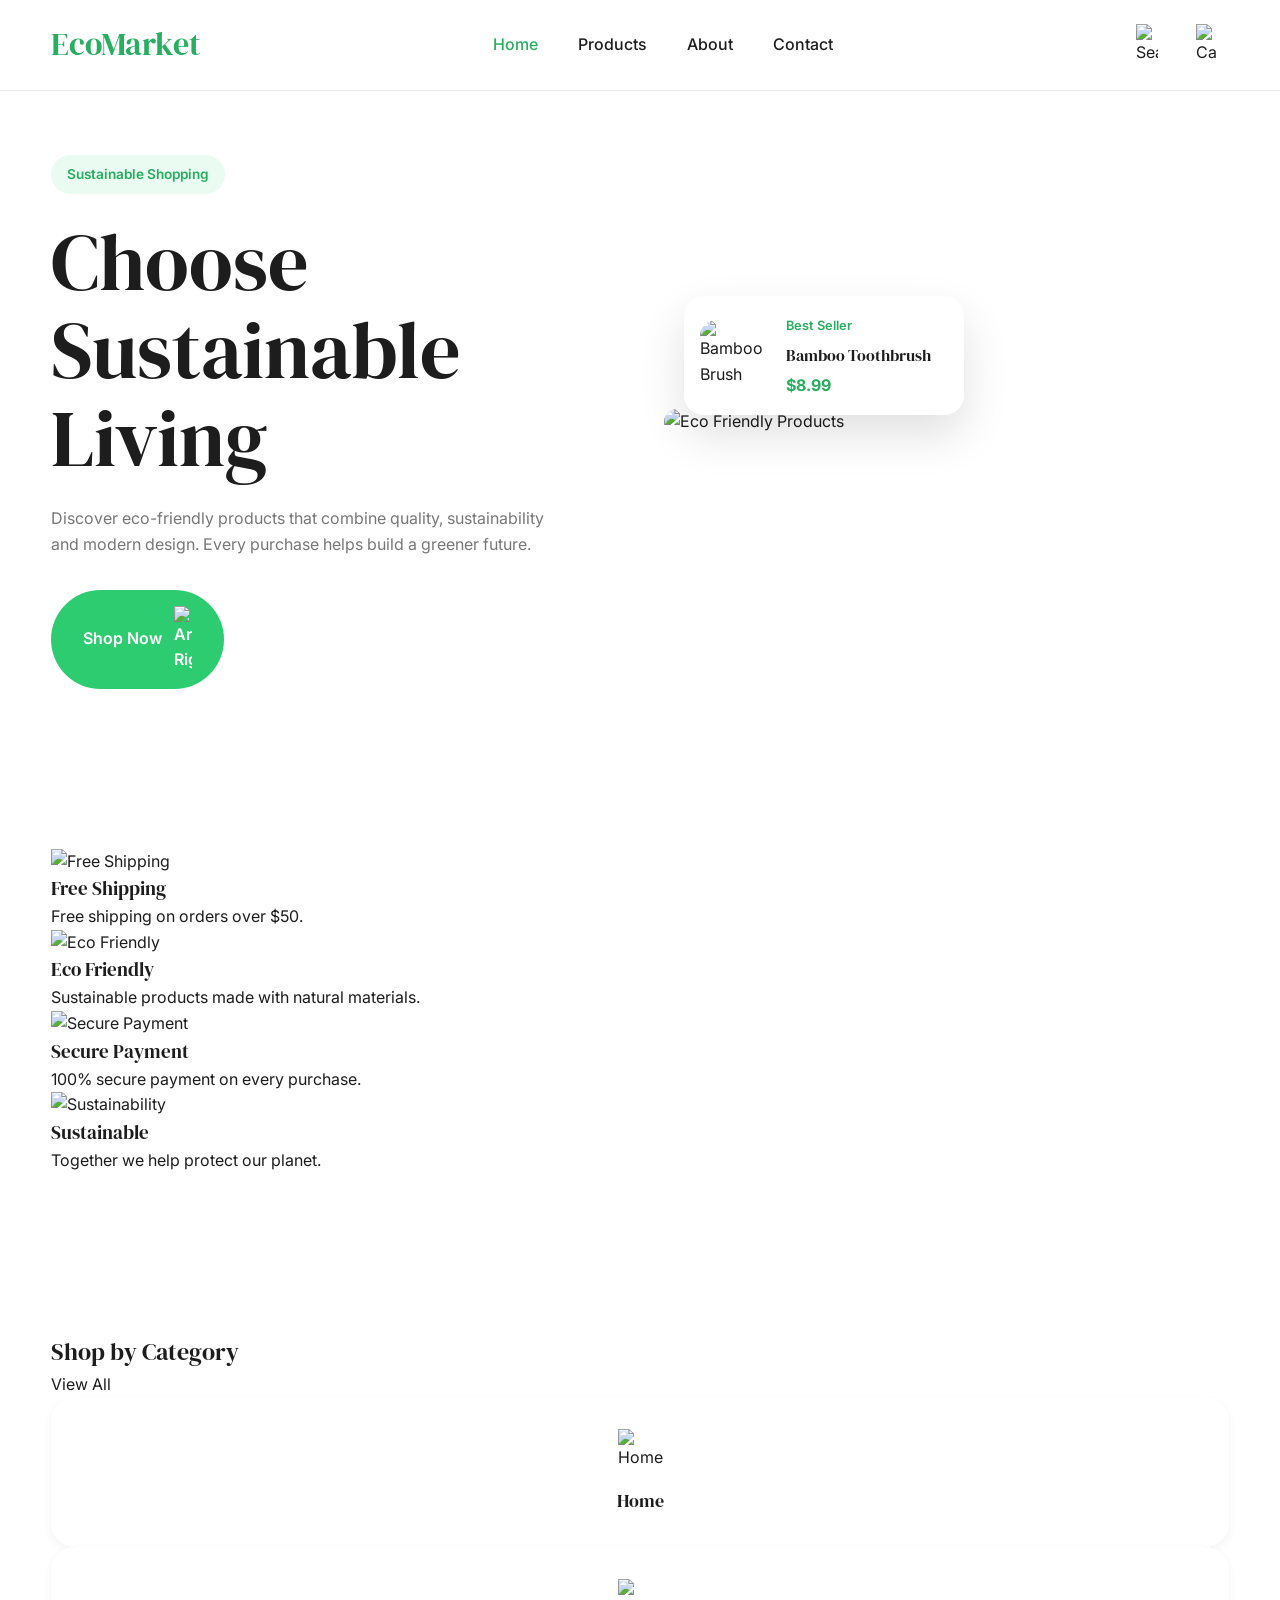
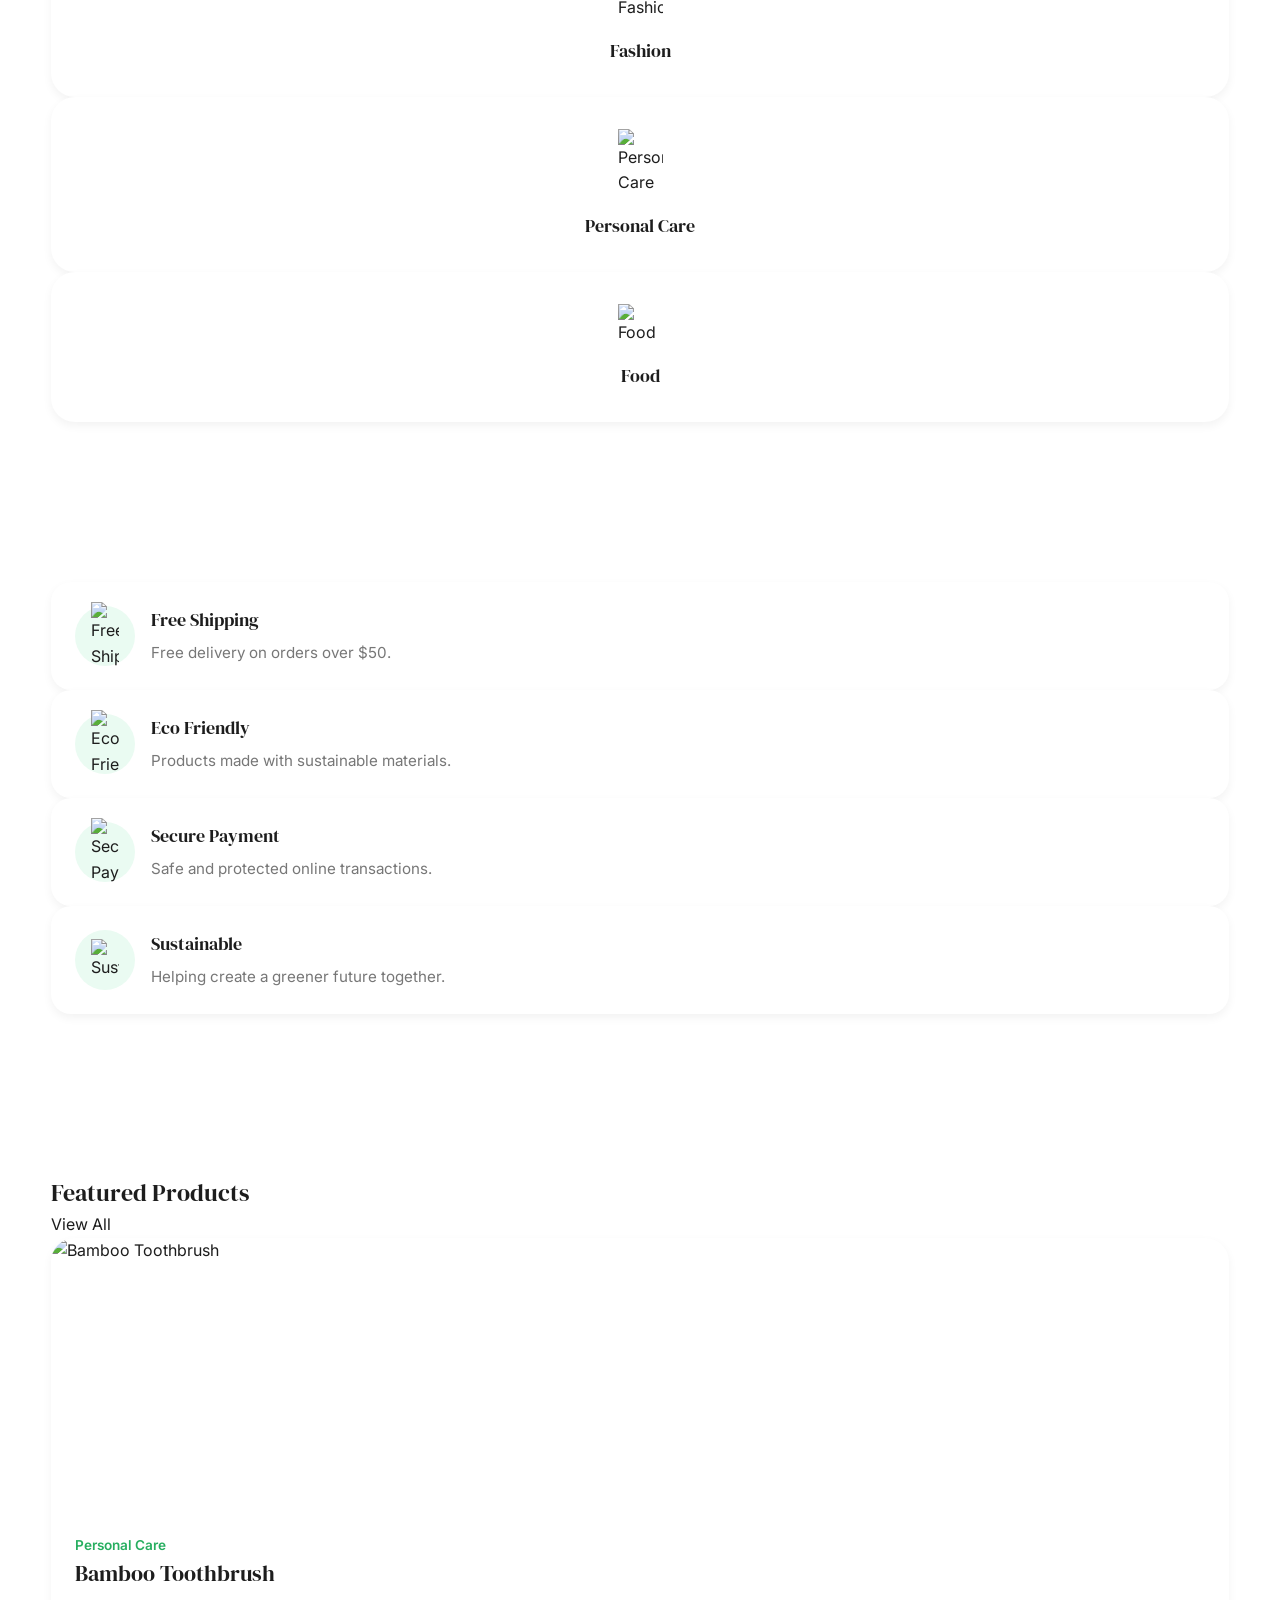
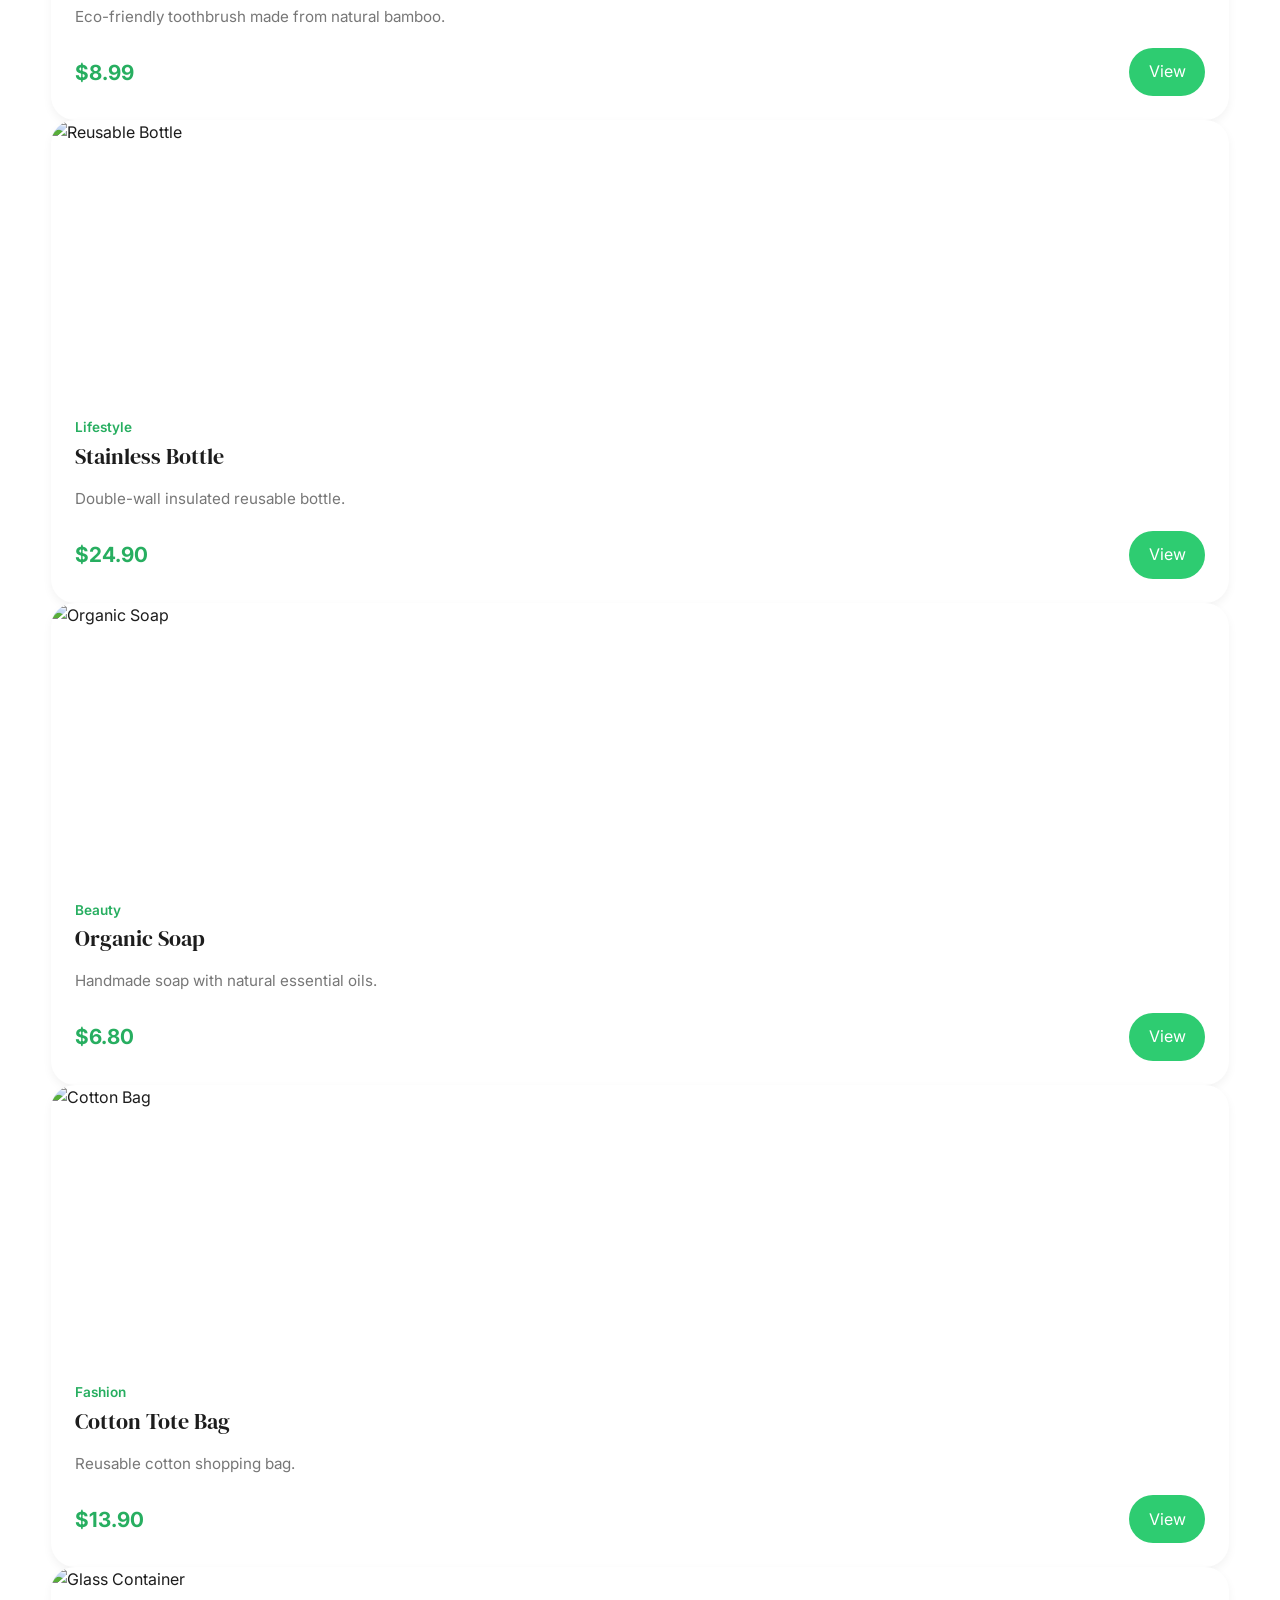
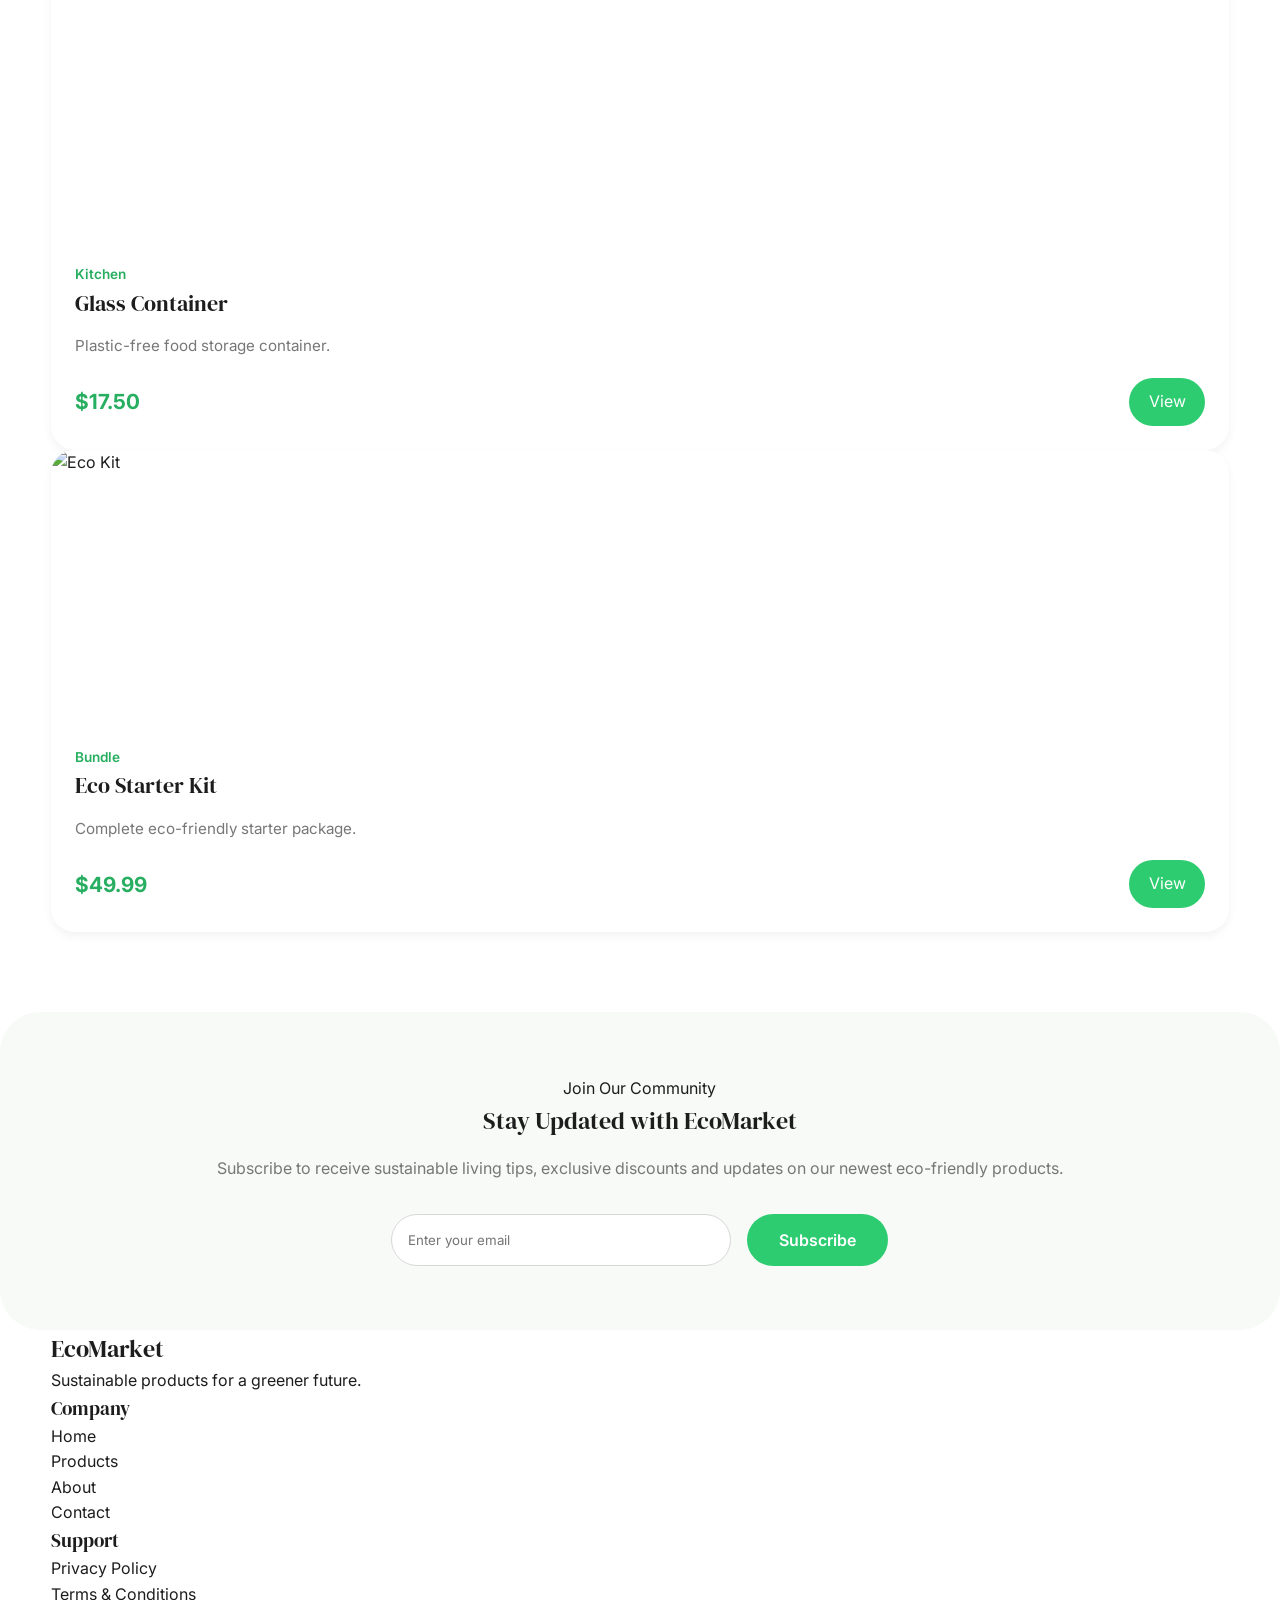
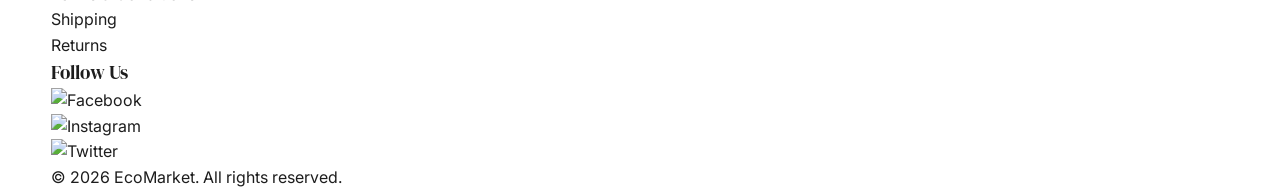
==== index.html @ 7a8d021c "feat: complete home page structure" ====
<!DOCTYPE html>
<html lang="en">

<head>
    <meta charset="UTF-8">
    <meta name="viewport" content="width=device-width, initial-scale=1.0">

    <title>EcoMarket | Sustainable Shopping</title>

    <meta name="description"
        content="EcoMarket - Sustainable products for a greener future.">

    <!-- Google Fonts -->
    <link rel="preconnect" href="https://fonts.googleapis.com">
    <link rel="preconnect" href="https://fonts.gstatic.com" crossorigin>

    <link
        href="https://fonts.googleapis.com/css2?family=DM+Serif+Display&family=Inter:wght@300;400;500;600;700&display=swap"
        rel="stylesheet">

    <!-- CSS -->
    <link rel="stylesheet" href="./css/main.css">
    <link rel="stylesheet" href="./css/layout.css">
    <link rel="stylesheet" href="./css/components.css">
    <link rel="stylesheet" href="./css/animations.css">

</head>

<body>

    <!-- ================= HEADER ================= -->

    <header class="header">

        <div class="header__container container">

            <a href="index.html" class="header__logo">
                EcoMarket
            </a>

            <nav class="header__nav">

                <ul class="header__menu">

                    <li class="header__item">
                        <a class="header__link header__link--active"
                            href="index.html">
                            Home
                        </a>
                    </li>

                    <li class="header__item">
                        <a class="header__link"
                            href="./views/productos.html">
                            Products
                        </a>
                    </li>

                    <li class="header__item">
                        <a class="header__link"
                            href="./views/sobre-nosotros.html">
                            About
                        </a>
                    </li>

                    <li class="header__item">
                        <a class="header__link"
                            href="./views/contacto.html">
                            Contact
                        </a>
                    </li>

                </ul>

            </nav>

            <div class="header__actions">

                <a href="#" class="header__icon">

                    <img
                        src="./img/icons/search.svg"
                        alt="Search">

                </a>

                <a href="#" class="header__icon">

                    <img
                        src="./img/icons/cart.svg"
                        alt="Cart">

                </a>

            </div>

        </div>

    </header>

    <main>
                <!-- ================= HERO ================= -->

        <section class="hero">

            <div class="hero__container container">

                <!-- Información -->

                <div class="hero__content">

                    <span class="hero__tag">
                        Sustainable Shopping
                    </span>

                    <h1 class="hero__title">
                        Choose Sustainable Living
                    </h1>

                    <p class="hero__description">
                        Discover eco-friendly products that combine quality,
                        sustainability and modern design. Every purchase helps
                        build a greener future.
                    </p>

                    <div class="hero__buttons">

                        <a href="./views/productos.html"
                            class="button button--primary">

                            Shop Now

                            <img
                                src="./img/icons/arrow-right.svg"
                                alt="Arrow Right">

                        </a>

                    </div>

                </div>

                <!-- Imagen -->

                <div class="hero__image">

                    <img
                        src="./img/hero/hero-home.webp"
                        alt="Eco Friendly Products">

                    <!-- Floating Card -->

                    <article class="hero-card">

                        <div class="hero-card__image">

                            <img
                                src="./img/products/product1.webp"
                                alt="Bamboo Brush">

                        </div>

                        <div class="hero-card__content">

                            <span class="hero-card__label">
                                Best Seller
                            </span>

                            <h3 class="hero-card__title">
                                Bamboo Toothbrush
                            </h3>

                            <p class="hero-card__price">
                                $8.99
                            </p>

                        </div>

                    </article>

                </div>

            </div>

        </section>
        <!-- ================= BENEFITS ================= -->

<section class="benefits">

    <div class="container">

        <div class="benefits__grid">

            <article class="benefit-card">

                <img
                    src="./img/icons/truck.svg"
                    alt="Free Shipping"
                    class="benefit-card__icon">

                <div class="benefit-card__content">

                    <h3 class="benefit-card__title">
                        Free Shipping
                    </h3>

                    <p class="benefit-card__text">
                        Free shipping on orders over $50.
                    </p>

                </div>

            </article>

            <article class="benefit-card">

                <img
                    src="./img/icons/leaf.svg"
                    alt="Eco Friendly"
                    class="benefit-card__icon">

                <div class="benefit-card__content">

                    <h3 class="benefit-card__title">
                        Eco Friendly
                    </h3>

                    <p class="benefit-card__text">
                        Sustainable products made with natural materials.
                    </p>

                </div>

            </article>

            <article class="benefit-card">

                <img
                    src="./img/icons/shield-check.svg"
                    alt="Secure Payment"
                    class="benefit-card__icon">

                <div class="benefit-card__content">

                    <h3 class="benefit-card__title">
                        Secure Payment
                    </h3>

                    <p class="benefit-card__text">
                        100% secure payment on every purchase.
                    </p>

                </div>

            </article>

            <article class="benefit-card">

                <img
                    src="./img/icons/recycle.svg"
                    alt="Sustainability"
                    class="benefit-card__icon">

                <div class="benefit-card__content">

                    <h3 class="benefit-card__title">
                        Sustainable
                    </h3>

                    <p class="benefit-card__text">
                        Together we help protect our planet.
                    </p>

                </div>

            </article>

        </div>

    </div>

</section>

<!-- ================= CATEGORIES ================= -->

<section class="categories">

    <div class="container">

        <div class="section-header">

            <h2 class="section-header__title">
                Shop by Category
            </h2>

            <a
                href="./views/productos.html"
                class="section-header__link">

                View All

            </a>

        </div>

        <div class="categories__grid">

            <article class="category-card">

                <img
                    src="./img/icons/house.svg"
                    alt="Home">

                <h3>
                    Home
                </h3>

            </article>

            <article class="category-card">

                <img
                    src="./img/icons/shirt.svg"
                    alt="Fashion">

                <h3>
                    Fashion
                </h3>

            </article>

            <article class="category-card">

                <img
                    src="./img/icons/leaf.svg"
                    alt="Personal Care">

                <h3>
                    Personal Care
                </h3>

            </article>

            <article class="category-card">

                <img
                    src="./img/icons/apple.svg"
                    alt="Food">

                <h3>
                    Food
                </h3>

            </article>

        </div>

    </div>

</section>

            <!-- ================= FEATURES ================= -->

    <section class="features">

        <div class="container">

            <div class="features__grid">

                <!-- CARD 1 -->

                <article class="feature-card">

                    <div class="feature-card__icon">

                        <img
                            src="./img/icons/truck.svg"
                            alt="Free Shipping">

                    </div>

                    <div class="feature-card__content">

                        <h3 class="feature-card__title">
                            Free Shipping
                        </h3>

                        <p class="feature-card__text">
                            Free delivery on orders over $50.
                        </p>

                    </div>

                </article>

                <!-- CARD 2 -->

                <article class="feature-card">

                    <div class="feature-card__icon">

                        <img
                            src="./img/icons/leaf.svg"
                            alt="Eco Friendly">

                    </div>

                    <div class="feature-card__content">

                        <h3 class="feature-card__title">
                            Eco Friendly
                        </h3>

                        <p class="feature-card__text">
                            Products made with sustainable materials.
                        </p>

                    </div>

                </article>

                <!-- CARD 3 -->

                <article class="feature-card">

                    <div class="feature-card__icon">

                        <img
                            src="./img/icons/shield-check.svg"
                            alt="Secure Payment">

                    </div>

                    <div class="feature-card__content">

                        <h3 class="feature-card__title">
                            Secure Payment
                        </h3>

                        <p class="feature-card__text">
                            Safe and protected online transactions.
                        </p>

                    </div>

                </article>

                <!-- CARD 4 -->

                <article class="feature-card">

                    <div class="feature-card__icon">

                        <img
                            src="./img/icons/recycle.svg"
                            alt="Sustainable">

                    </div>

                    <div class="feature-card__content">

                        <h3 class="feature-card__title">
                            Sustainable
                        </h3>

                        <p class="feature-card__text">
                            Helping create a greener future together.
                        </p>

                    </div>

                </article>

            </div>

        </div>

    </section>
    <!-- ================= FEATURED PRODUCTS ================= -->

<section class="featured">

    <div class="container">

        <div class="section-header">

            <h2 class="section-header__title">
                Featured Products
            </h2>

            <a
                href="./views/productos.html"
                class="section-header__link">

                View All

            </a>

        </div>

        <div class="featured__grid">

            <!-- PRODUCTO 1 -->

            <article class="product-card">

                <div class="product-card__image">

                    <img src="./img/products/product1.webp"
                        alt="Bamboo Toothbrush">

                    <button class="product-card__favorite">

                        <img src="./img/icons/heart.svg"
                            alt="Favorite">

                    </button>

                </div>

                <div class="product-card__content">

                    <span class="product-card__category">
                        Personal Care
                    </span>

                    <h3 class="product-card__title">
                        Bamboo Toothbrush
                    </h3>

                    <p class="product-card__description">
                        Eco-friendly toothbrush made from natural bamboo.
                    </p>

                    <div class="product-card__footer">

                        <span class="product-card__price">
                            $8.99
                        </span>

                        <a href="#"
                            class="product-card__button">

                            View

                        </a>

                    </div>

                </div>

            </article>

            <!-- PRODUCTO 2 -->

            <article class="product-card">

                <div class="product-card__image">

                    <img src="./img/products/product2.webp"
                        alt="Reusable Bottle">

                    <button class="product-card__favorite">

                        <img src="./img/icons/heart.svg"
                            alt="Favorite">

                    </button>

                </div>

                <div class="product-card__content">

                    <span class="product-card__category">
                        Lifestyle
                    </span>

                    <h3 class="product-card__title">
                        Stainless Bottle
                    </h3>

                    <p class="product-card__description">
                        Double-wall insulated reusable bottle.
                    </p>

                    <div class="product-card__footer">

                        <span class="product-card__price">
                            $24.90
                        </span>

                        <a href="#"
                            class="product-card__button">

                            View

                        </a>

                    </div>

                </div>

            </article>

            <!-- PRODUCTO 3 -->

            <article class="product-card">

                <div class="product-card__image">

                    <img src="./img/products/product3.webp"
                        alt="Organic Soap">

                    <button class="product-card__favorite">

                        <img src="./img/icons/heart.svg"
                            alt="Favorite">

                    </button>

                </div>

                <div class="product-card__content">

                    <span class="product-card__category">
                        Beauty
                    </span>

                    <h3 class="product-card__title">
                        Organic Soap
                    </h3>

                    <p class="product-card__description">
                        Handmade soap with natural essential oils.
                    </p>

                    <div class="product-card__footer">

                        <span class="product-card__price">
                            $6.80
                        </span>

                        <a href="#"
                            class="product-card__button">

                            View

                        </a>

                    </div>

                </div>

            </article>

            <!-- PRODUCTO 4 -->

            <article class="product-card">

                <div class="product-card__image">

                    <img src="./img/products/product4.webp"
                        alt="Cotton Bag">

                    <button class="product-card__favorite">

                        <img src="./img/icons/heart.svg"
                            alt="Favorite">

                    </button>

                </div>

                <div class="product-card__content">

                    <span class="product-card__category">
                        Fashion
                    </span>

                    <h3 class="product-card__title">
                        Cotton Tote Bag
                    </h3>

                    <p class="product-card__description">
                        Reusable cotton shopping bag.
                    </p>

                    <div class="product-card__footer">

                        <span class="product-card__price">
                            $13.90
                        </span>

                        <a href="#"
                            class="product-card__button">

                            View

                        </a>

                    </div>

                </div>

            </article>

            <!-- PRODUCTO 5 -->

            <article class="product-card">

                <div class="product-card__image">

                    <img src="./img/products/product5.webp"
                        alt="Glass Container">

                    <button class="product-card__favorite">

                        <img src="./img/icons/heart.svg"
                            alt="Favorite">

                    </button>

                </div>

                <div class="product-card__content">

                    <span class="product-card__category">
                        Kitchen
                    </span>

                    <h3 class="product-card__title">
                        Glass Container
                    </h3>

                    <p class="product-card__description">
                        Plastic-free food storage container.
                    </p>

                    <div class="product-card__footer">

                        <span class="product-card__price">
                            $17.50
                        </span>

                        <a href="#"
                            class="product-card__button">

                            View

                        </a>

                    </div>

                </div>

            </article>

            <!-- PRODUCTO 6 -->

            <article class="product-card">

                <div class="product-card__image">

                    <img src="./img/products/product6.webp"
                        alt="Eco Kit">

                    <button class="product-card__favorite">

                        <img src="./img/icons/heart.svg"
                            alt="Favorite">

                    </button>

                </div>

                <div class="product-card__content">

                    <span class="product-card__category">
                        Bundle
                    </span>

                    <h3 class="product-card__title">
                        Eco Starter Kit
                    </h3>

                    <p class="product-card__description">
                        Complete eco-friendly starter package.
                    </p>

                    <div class="product-card__footer">

                        <span class="product-card__price">
                            $49.99
                        </span>

                        <a href="#"
                            class="product-card__button">

                            View

                        </a>

                    </div>

                </div>

            </article>

        </div>

    </div>

</section>

    <!-- ================= NEWSLETTER ================= -->

    <section class="newsletter">

        <div class="container">

            <div class="newsletter__content">

                <span class="newsletter__tag">
                    Join Our Community
                </span>

                <h2 class="newsletter__title">
                    Stay Updated with EcoMarket
                </h2>

                <p class="newsletter__description">
                    Subscribe to receive sustainable living tips, exclusive
                    discounts and updates on our newest eco-friendly products.
                </p>

                <form class="newsletter__form">

                    <input
                        type="email"
                        placeholder="Enter your email"
                        required>

                    <button
                        class="button button--primary"
                        type="submit">

                        Subscribe

                    </button>

                </form>

            </div>

        </div>

    </section>

</main>

<!-- ================= FOOTER ================= -->

<footer class="footer">

    <div class="container">

        <div class="footer__grid">

            <!-- LOGO -->

            <div class="footer__column">

                <h2 class="footer__logo">
                    EcoMarket
                </h2>

                <p class="footer__text">
                    Sustainable products for a greener future.
                </p>

            </div>

            <!-- LINKS -->

            <div class="footer__column">

                <h3 class="footer__title">
                    Company
                </h3>

                <ul>

                    <li><a href="index.html">Home</a></li>

                    <li><a href="./views/productos.html">Products</a></li>

                    <li><a href="./views/sobre-nosotros.html">About</a></li>

                    <li><a href="./views/contacto.html">Contact</a></li>

                </ul>

            </div>

            <!-- SUPPORT -->

            <div class="footer__column">

                <h3 class="footer__title">
                    Support
                </h3>

                <ul>

                    <li><a href="#">Privacy Policy</a></li>

                    <li><a href="#">Terms & Conditions</a></li>

                    <li><a href="#">Shipping</a></li>

                    <li><a href="#">Returns</a></li>

                </ul>

            </div>

            <!-- SOCIAL -->

            <div class="footer__column">

                <h3 class="footer__title">
                    Follow Us
                </h3>

                <div class="footer__social">

                    <a href="#">
                        <img src="./img/icons/facebook.svg" alt="Facebook">
                    </a>

                    <a href="#">
                        <img src="./img/icons/instagram.svg" alt="Instagram">
                    </a>

                    <a href="#">
                        <img src="./img/icons/twitter.svg" alt="Twitter">
                    </a>

                </div>

            </div>

        </div>

        <div class="footer__bottom">

            <p>
                © 2026 EcoMarket. All rights reserved.
            </p>

        </div>

    </div>

</footer>

</body>
</html>
---- css/main.css ----
/* ==========================================
   RESET
========================================== */

*,
*::before,
*::after{
    margin:0;
    padding:0;
    box-sizing:border-box;
}

html{
    font-size:16px;
    scroll-behavior:smooth;
}

body{
    font-family:'Inter',sans-serif;
    background:#ffffff;
    color:#1d1d1d;
    line-height:1.6;
    overflow-x:hidden;
}

img{
    width:100%;
    display:block;
}

a{
    text-decoration:none;
    color:inherit;
}

ul{
    list-style:none;
}

button,
input,
textarea{
    border:none;
    outline:none;
    font-family:inherit;
}

button{
    cursor:pointer;
    background:none;
}

/* ==========================================
   VARIABLES
========================================== */

:root{

    /* COLORS */

    --primary:#2ECC71;
    --primary-dark:#27AE60;

    --secondary:#F5F5DC;

    --white:#FFFFFF;

    --black:#1D1D1D;

    --gray-100:#F8F8F8;
    --gray-200:#ECECEC;
    --gray-300:#D8D8D8;
    --gray-500:#777777;
    --gray-700:#444444;

    /* TYPOGRAPHY */

    --font-title:'DM Serif Display',serif;
    --font-text:'Inter',sans-serif;

    /* CONTAINER */

    --container:1200px;

    /* SPACING */

    --space-1:0.5rem;
    --space-2:1rem;
    --space-3:1.5rem;
    --space-4:2rem;
    --space-5:3rem;
    --space-6:4rem;
    --space-7:5rem;
    --space-8:6rem;

    /* RADIUS */

    --radius-sm:8px;
    --radius-md:12px;
    --radius-lg:20px;
    --radius-xl:32px;
    --radius-round:999px;

    /* SHADOW */

    --shadow-sm:0 4px 10px rgba(0,0,0,.05);

    --shadow-md:0 10px 30px rgba(0,0,0,.08);

    --shadow-lg:0 20px 45px rgba(0,0,0,.12);

    /* TRANSITION */

    --transition:.35s ease;

}

/* ==========================================
   GLOBAL
========================================== */

body{
    min-height:100vh;
}

.container{

    width:min(90%,var(--container));

    margin:auto;

}

section{

    padding:5rem 0;

}

.section-title{

    text-align:center;

    margin-bottom:3rem;

}

.section-title h2{

    font-family:var(--font-title);

    font-size:2.5rem;

    font-weight:400;

    margin-bottom:1rem;

}

.section-title p{

    color:var(--gray-500);

    max-width:650px;

    margin:auto;

}

/* ==========================================
   BUTTONS BASE
========================================== */

.button{

    display:inline-flex;

    align-items:center;

    justify-content:center;

    gap:.7rem;

    padding:1rem 2rem;

    border-radius:var(--radius-round);

    font-weight:600;

    transition:var(--transition);

}

.button--primary{

    background:var(--primary);

    color:var(--white);

}

.button--primary:hover{

    background:var(--primary-dark);

}

/* ==========================================
   TITLES
========================================== */

h1,h2,h3,h4{

    font-family:var(--font-title);

    font-weight:400;

}

/* ==========================================
   MOBILE FIRST
========================================== */

@media(min-width:768px){

    .section-title h2{

        font-size:3rem;

    }

}

@media(min-width:1200px){

    .container{

        width:min(92%,1200px);

    }

}
---- css/layout.css ----
/* ==========================================
   HEADER
========================================== */

.header{
    width:100%;
    background:var(--white);
    position:sticky;
    top:0;
    z-index:1000;
    border-bottom:1px solid var(--gray-200);
}

.header__container{
    display:flex;
    align-items:center;
    justify-content:space-between;
    height:90px;
}

.header__logo{
    font-family:var(--font-title);
    font-size:2rem;
    color:var(--primary-dark);
}

.header__nav{
    display:none;
}

.header__actions{
    display:flex;
    align-items:center;
    gap:1rem;
}

.header__icon{
    width:44px;
    height:44px;
    display:flex;
    align-items:center;
    justify-content:center;
    border-radius:50%;
    transition:var(--transition);
}

.header__icon:hover{
    background:var(--gray-100);
}

.header__icon img{
    width:22px;
}

/* ==========================================
   HERO
========================================== */

.hero{
    padding:4rem 0 5rem;
}

.hero__container{
    display:grid;
    gap:3rem;
}

.hero__content{
    display:flex;
    flex-direction:column;
    justify-content:center;
}

.hero__tag{
    display:inline-flex;
    width:max-content;
    background:#EAFBF2;
    color:var(--primary-dark);
    padding:.55rem 1rem;
    border-radius:999px;
    font-size:.85rem;
    font-weight:600;
    margin-bottom:1.5rem;
}

.hero__title{
    font-size:3rem;
    line-height:1.1;
    margin-bottom:1.5rem;
}

.hero__description{
    color:var(--gray-500);
    margin-bottom:2rem;
    max-width:520px;
}

.hero__image{
    position:relative;
}

.hero__image img{
    border-radius:32px;
    object-fit:cover;
}

.hero-card{
    position:absolute;
    bottom:20px;
    left:20px;
    background:var(--white);
    border-radius:20px;
    padding:1rem;
    display:flex;
    gap:1rem;
    align-items:center;
    width:280px;
    box-shadow:var(--shadow-lg);
}

.hero-card__image{
    width:70px;
    height:70px;
    flex-shrink:0;
}

.hero-card__image img{
    border-radius:16px;
}

.hero-card__label{
    color:var(--primary-dark);
    font-size:.8rem;
    font-weight:600;
}

.hero-card__title{
    font-size:1rem;
    margin:.3rem 0;
}

.hero-card__price{
    font-weight:700;
    color:var(--primary-dark);
}

/* ==========================================
   DESKTOP
========================================== */

@media(min-width:768px){

    .header__nav{
        display:block;
    }

    .header__menu{
        display:flex;
        gap:2.5rem;
    }

    .header__link{
        font-weight:500;
        transition:var(--transition);
    }

    .header__link:hover,
    .header__link--active{
        color:var(--primary-dark);
    }

    .hero__container{
        grid-template-columns:1fr 1fr;
        align-items:center;
    }

    .hero__title{
        font-size:4.2rem;
    }

}

@media(min-width:1200px){

    .hero__title{
        font-size:5rem;
    }

}
---- css/components.css ----
/* ==========================================
   BUTTONS
========================================== */

.button{
    display:inline-flex;
    align-items:center;
    justify-content:center;
    gap:.75rem;
    padding:1rem 2rem;
    border-radius:999px;
    font-size:1rem;
    font-weight:600;
    transition:all .3s ease;
}

.button--primary{
    background:var(--primary);
    color:var(--white);
}

.button--primary:hover{
    background:var(--primary-dark);
    transform:translateY(-3px);
}

.button img{
    width:18px;
}

/* ==========================================
   FEATURE CARD
========================================== */

.feature-card{

    display:flex;

    align-items:center;

    gap:1rem;

    padding:1.5rem;

    border-radius:20px;

    background:var(--white);

    box-shadow:var(--shadow-sm);

}

.feature-card__icon{

    width:60px;

    height:60px;

    display:flex;

    justify-content:center;

    align-items:center;

    border-radius:50%;

    background:#EAFBF2;

}

.feature-card__icon img{

    width:28px;

}

.feature-card__title{

    font-size:1.1rem;

    margin-bottom:.4rem;

}

.feature-card__text{

    color:var(--gray-500);

    font-size:.95rem;

}

/* ==========================================
   PRODUCT CARD
========================================== */

.product-card{

    background:var(--white);

    border-radius:24px;

    overflow:hidden;

    box-shadow:var(--shadow-sm);

    transition:all .35s ease;

}

.product-card:hover{

    transform:translateY(-10px);

    box-shadow:var(--shadow-lg);

}

.product-card__image{

    position:relative;

}

.product-card__image img{

    height:270px;

    object-fit:cover;

}

.product-card__favorite{

    position:absolute;

    top:15px;

    right:15px;

    width:42px;

    height:42px;

    display:flex;

    align-items:center;

    justify-content:center;

    background:var(--white);

    border-radius:50%;

}

.product-card__favorite img{

    width:20px;

}

.product-card__content{

    padding:1.5rem;

}

.product-card__category{

    color:var(--primary-dark);

    font-size:.85rem;

    font-weight:600;

    margin-bottom:.5rem;

}

.product-card__title{

    font-size:1.35rem;

    margin-bottom:.8rem;

}

.product-card__description{

    color:var(--gray-500);

    margin-bottom:1.2rem;

    font-size:.95rem;

}

.product-card__footer{

    display:flex;

    justify-content:space-between;

    align-items:center;

}

.product-card__price{

    font-size:1.3rem;

    color:var(--primary-dark);

    font-weight:700;

}

.product-card__button{

    padding:.7rem 1.2rem;

    border-radius:999px;

    background:var(--primary);

    color:white;

    transition:.3s;

}

.product-card__button:hover{

    background:var(--primary-dark);

}

/* ==========================================
   CATEGORY CARD
========================================== */

.category-card{

    display:flex;

    flex-direction:column;

    align-items:center;

    justify-content:center;

    padding:2rem;

    border-radius:24px;

    background:white;

    box-shadow:var(--shadow-sm);

    transition:.3s;

}

.category-card:hover{

    transform:translateY(-8px);

}

.category-card img{

    width:45px;

    margin-bottom:1rem;

}

.category-card h3{

    font-size:1.1rem;

}

/* ==========================================
   NEWSLETTER
========================================== */

.newsletter{

    background:#F7FAF7;

    border-radius:40px;

    padding:4rem;

    text-align:center;

}

.newsletter h2{

    margin-bottom:1rem;

}

.newsletter p{

    color:var(--gray-500);

    margin-bottom:2rem;

}

.newsletter form{

    display:flex;

    justify-content:center;

    gap:1rem;

    flex-wrap:wrap;

}

.newsletter input{

    width:340px;

    padding:1rem;

    border-radius:999px;

    border:1px solid var(--gray-300);

}

.newsletter button{

    padding:1rem 2rem;

    border-radius:999px;

    background:var(--primary);

    color:white;

}

/* ==========================================
   MOBILE
========================================== */

@media(max-width:767px){

    .newsletter{

        padding:2rem;

    }

    .newsletter input{

        width:100%;

    }

}
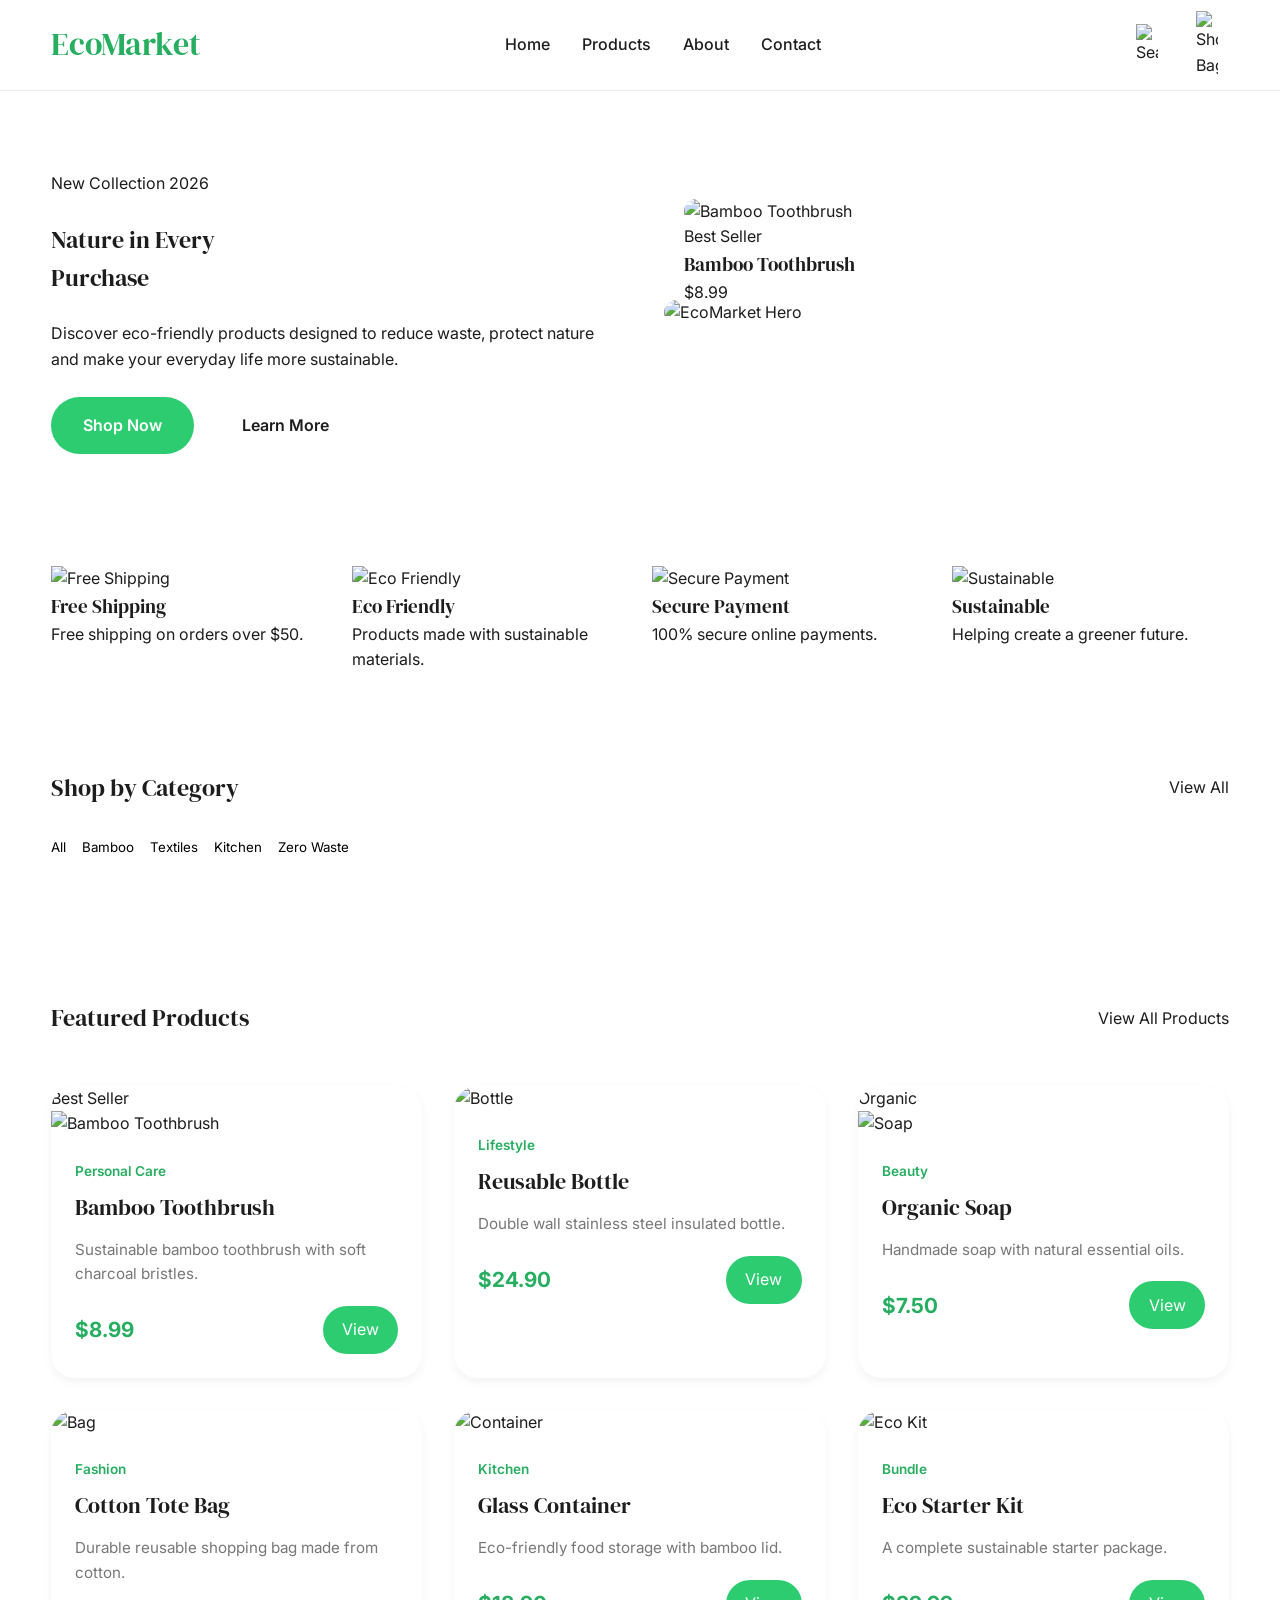
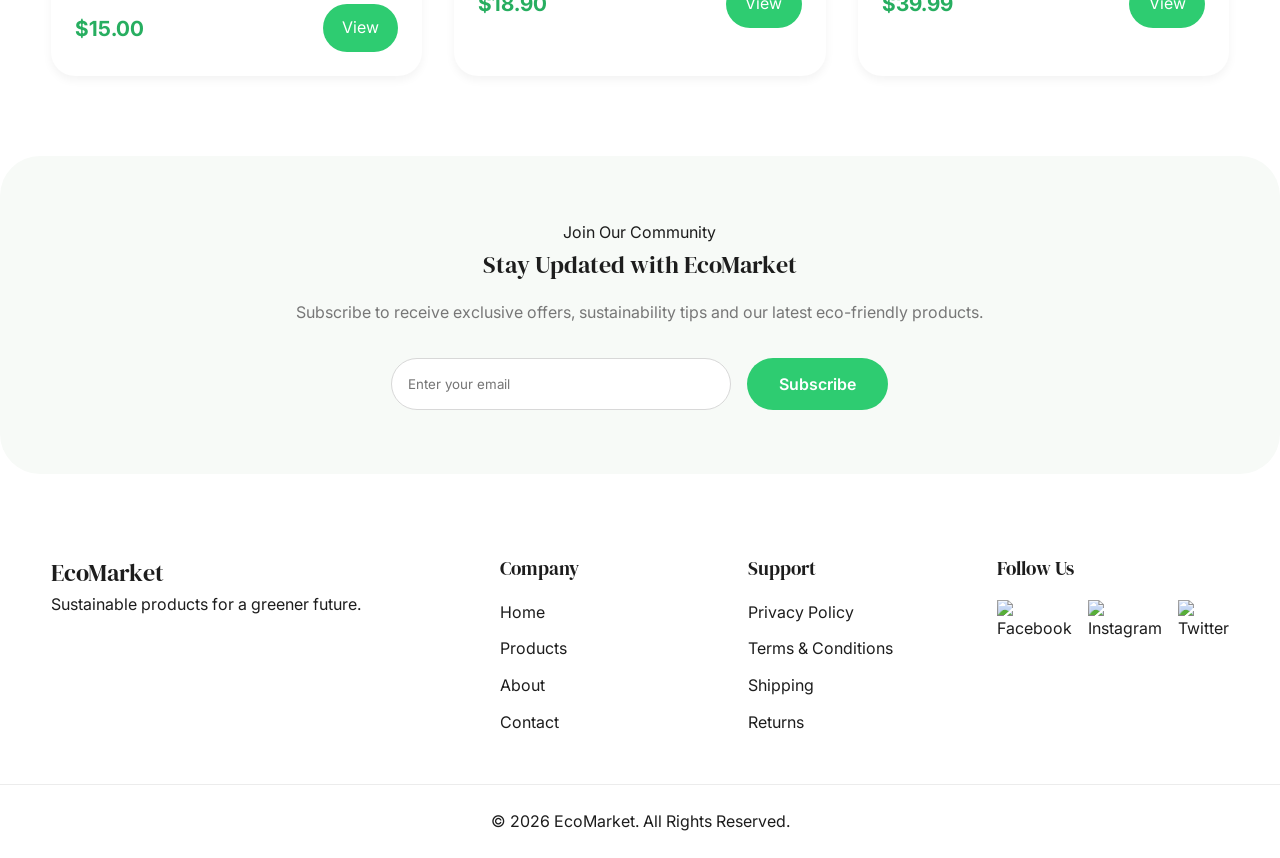
==== commit 4586be37: "feat: create page layout" ====
--- a/index.html
+++ b/index.html
@@ -2,81 +2,164 @@
 <html lang="en">
 
 <head>
+
+    <!-- ==========================================
+        META TAGS
+    =========================================== -->
+
     <meta charset="UTF-8">
-    <meta name="viewport" content="width=device-width, initial-scale=1.0">
+
+    <meta
+        name="viewport"
+        content="width=device-width, initial-scale=1.0">
+
+    <meta
+        name="description"
+        content="EcoMarket - Sustainable products for a greener future.">
+
+    <meta
+        name="author"
+        content="Oscar Mora">
+
+    <meta
+        name="keywords"
+        content="EcoMarket, Eco, Sustainable, Green, Products, Reusable, Organic">
 
     <title>EcoMarket | Sustainable Shopping</title>
 
-    <meta name="description"
-        content="EcoMarket - Sustainable products for a greener future.">
-
-    <!-- Google Fonts -->
-    <link rel="preconnect" href="https://fonts.googleapis.com">
-    <link rel="preconnect" href="https://fonts.gstatic.com" crossorigin>
+    <!-- ==========================================
+        FAVICON
+    =========================================== -->
+
+    <link
+        rel="icon"
+        type="image/png"
+        href="./img/logo/favicon.png">
+
+    <!-- ==========================================
+        GOOGLE FONTS
+    =========================================== -->
+
+    <link
+        rel="preconnect"
+        href="https://fonts.googleapis.com">
+
+    <link
+        rel="preconnect"
+        href="https://fonts.gstatic.com"
+        crossorigin>
 
     <link
         href="https://fonts.googleapis.com/css2?family=DM+Serif+Display&family=Inter:wght@300;400;500;600;700&display=swap"
         rel="stylesheet">
 
-    <!-- CSS -->
-    <link rel="stylesheet" href="./css/main.css">
-    <link rel="stylesheet" href="./css/layout.css">
-    <link rel="stylesheet" href="./css/components.css">
-    <link rel="stylesheet" href="./css/animations.css">
+    <!-- ==========================================
+        CSS
+    =========================================== -->
+
+    <link
+        rel="stylesheet"
+        href="./css/main.css">
+
+    <link
+        rel="stylesheet"
+        href="./css/layout.css">
+
+    <link
+        rel="stylesheet"
+        href="./css/components.css">
+
+    <link
+        rel="stylesheet"
+        href="./css/animations.css">
 
 </head>
 
 <body>
 
-    <!-- ================= HEADER ================= -->
+    <!-- ==========================================
+        HEADER
+    =========================================== -->
 
     <header class="header">
 
-        <div class="header__container container">
-
-            <a href="index.html" class="header__logo">
+        <div class="container header__container">
+
+            <!-- LOGO -->
+
+            <a
+                href="index.html"
+                class="header__logo">
+
                 EcoMarket
+
             </a>
 
+            <!-- NAVIGATION -->
+
             <nav class="header__nav">
 
                 <ul class="header__menu">
 
                     <li class="header__item">
-                        <a class="header__link header__link--active"
-                            href="index.html">
+
+                        <a
+                            href="index.html"
+                            class="header__link header__link--active">
+
                             Home
-                        </a>
+
+                        </a>
+
                     </li>
 
                     <li class="header__item">
-                        <a class="header__link"
-                            href="./views/productos.html">
+
+                        <a
+                            href="./views/productos.html"
+                            class="header__link">
+
                             Products
-                        </a>
+
+                        </a>
+
                     </li>
 
                     <li class="header__item">
-                        <a class="header__link"
-                            href="./views/sobre-nosotros.html">
+
+                        <a
+                            href="./views/sobre-nosotros.html"
+                            class="header__link">
+
                             About
-                        </a>
+
+                        </a>
+
                     </li>
 
                     <li class="header__item">
-                        <a class="header__link"
-                            href="./views/contacto.html">
+
+                        <a
+                            href="./views/contacto.html"
+                            class="header__link">
+
                             Contact
-                        </a>
+
+                        </a>
+
                     </li>
 
                 </ul>
 
             </nav>
 
+            <!-- ACTIONS -->
+
             <div class="header__actions">
 
-                <a href="#" class="header__icon">
+                <a
+                    href="#"
+                    class="header__icon">
 
                     <img
                         src="./img/icons/search.svg"
@@ -84,11 +167,13 @@
 
                 </a>
 
-                <a href="#" class="header__icon">
+                <a
+                    href="#"
+                    class="header__icon">
 
                     <img
-                        src="./img/icons/cart.svg"
-                        alt="Cart">
+                        src="./img/icons/shopping-bag.svg"
+                        alt="Shopping Bag">
 
                 </a>
 
@@ -99,40 +184,55 @@
     </header>
 
     <main>
-                <!-- ================= HERO ================= -->
+                <!-- ==========================================
+                HERO
+        =========================================== -->
 
         <section class="hero">
 
-            <div class="hero__container container">
-
-                <!-- Información -->
+            <div class="container hero__container">
+
+                <!-- HERO CONTENT -->
 
                 <div class="hero__content">
 
                     <span class="hero__tag">
-                        Sustainable Shopping
+
+                        New Collection 2026
+
                     </span>
 
                     <h1 class="hero__title">
-                        Choose Sustainable Living
+
+                        Nature in Every
+                        <br>
+                        Purchase
+
                     </h1>
 
                     <p class="hero__description">
-                        Discover eco-friendly products that combine quality,
-                        sustainability and modern design. Every purchase helps
-                        build a greener future.
+
+                        Discover eco-friendly products designed to
+                        reduce waste, protect nature and make your
+                        everyday life more sustainable.
+
                     </p>
 
                     <div class="hero__buttons">
 
-                        <a href="./views/productos.html"
+                        <a
+                            href="./views/productos.html"
                             class="button button--primary">
 
                             Shop Now
 
-                            <img
-                                src="./img/icons/arrow-right.svg"
-                                alt="Arrow Right">
+                        </a>
+
+                        <a
+                            href="./views/sobre-nosotros.html"
+                            class="button button--secondary">
+
+                            Learn More
 
                         </a>
 
@@ -140,15 +240,15 @@
 
                 </div>
 
-                <!-- Imagen -->
+                <!-- HERO IMAGE -->
 
                 <div class="hero__image">
 
                     <img
                         src="./img/hero/hero-home.webp"
-                        alt="Eco Friendly Products">
-
-                    <!-- Floating Card -->
+                        alt="EcoMarket Hero">
+
+                    <!-- FLOATING PRODUCT CARD -->
 
                     <article class="hero-card">
 
@@ -156,22 +256,28 @@
 
                             <img
                                 src="./img/products/product1.webp"
-                                alt="Bamboo Brush">
+                                alt="Bamboo Toothbrush">
 
                         </div>
 
                         <div class="hero-card__content">
 
                             <span class="hero-card__label">
+
                                 Best Seller
+
                             </span>
 
                             <h3 class="hero-card__title">
+
                                 Bamboo Toothbrush
+
                             </h3>
 
                             <p class="hero-card__price">
+
                                 $8.99
+
                             </p>
 
                         </div>
@@ -183,704 +289,575 @@
             </div>
 
         </section>
-        <!-- ================= BENEFITS ================= -->
-
-<section class="benefits">
-
-    <div class="container">
-
-        <div class="benefits__grid">
-
-            <article class="benefit-card">
-
-                <img
-                    src="./img/icons/truck.svg"
-                    alt="Free Shipping"
-                    class="benefit-card__icon">
-
-                <div class="benefit-card__content">
-
-                    <h3 class="benefit-card__title">
-                        Free Shipping
-                    </h3>
-
-                    <p class="benefit-card__text">
-                        Free shipping on orders over $50.
+                <!-- ==========================================
+             BENEFITS
+        =========================================== -->
+
+        <section class="benefits">
+
+            <div class="container">
+
+                <div class="benefits__grid">
+
+                    <article class="benefit-card">
+
+                        <img
+                            src="./img/icons/truck.svg"
+                            alt="Free Shipping"
+                            class="benefit-card__icon">
+
+                        <div class="benefit-card__content">
+
+                            <h3 class="benefit-card__title">
+                                Free Shipping
+                            </h3>
+
+                            <p class="benefit-card__text">
+                                Free shipping on orders over $50.
+                            </p>
+
+                        </div>
+
+                    </article>
+
+                    <article class="benefit-card">
+
+                        <img
+                            src="./img/icons/leaf.svg"
+                            alt="Eco Friendly"
+                            class="benefit-card__icon">
+
+                        <div class="benefit-card__content">
+
+                            <h3 class="benefit-card__title">
+                                Eco Friendly
+                            </h3>
+
+                            <p class="benefit-card__text">
+                                Products made with sustainable materials.
+                            </p>
+
+                        </div>
+
+                    </article>
+
+                    <article class="benefit-card">
+
+                        <img
+                            src="./img/icons/shield-check.svg"
+                            alt="Secure Payment"
+                            class="benefit-card__icon">
+
+                        <div class="benefit-card__content">
+
+                            <h3 class="benefit-card__title">
+                                Secure Payment
+                            </h3>
+
+                            <p class="benefit-card__text">
+                                100% secure online payments.
+                            </p>
+
+                        </div>
+
+                    </article>
+
+                    <article class="benefit-card">
+
+                        <img
+                            src="./img/icons/recycle.svg"
+                            alt="Sustainable"
+                            class="benefit-card__icon">
+
+                        <div class="benefit-card__content">
+
+                            <h3 class="benefit-card__title">
+                                Sustainable
+                            </h3>
+
+                            <p class="benefit-card__text">
+                                Helping create a greener future.
+                            </p>
+
+                        </div>
+
+                    </article>
+
+                </div>
+
+            </div>
+
+        </section>
+
+        <!-- ==========================================
+             CATEGORIES
+        =========================================== -->
+
+        <section class="categories">
+
+            <div class="container">
+
+                <div class="categories__header">
+
+                    <h2 class="categories__title">
+                        Shop by Category
+                    </h2>
+
+                    <a
+                        href="./views/productos.html"
+                        class="categories__link">
+
+                        View All
+
+                    </a>
+
+                </div>
+
+                <div class="categories__buttons">
+
+                    <button class="category-btn category-btn--active">
+                        All
+                    </button>
+
+                    <button class="category-btn">
+                        Bamboo
+                    </button>
+
+                    <button class="category-btn">
+                        Textiles
+                    </button>
+
+                    <button class="category-btn">
+                        Kitchen
+                    </button>
+
+                    <button class="category-btn">
+                        Zero Waste
+                    </button>
+                </div>
+
+            </div>
+
+        </section>
+                <!-- ==========================================
+             FEATURED PRODUCTS
+        =========================================== -->
+
+        <section class="featured">
+
+            <div class="container">
+
+                <div class="featured__header">
+
+                    <h2 class="featured__title">
+                        Featured Products
+                    </h2>
+
+                    <a
+                        href="./views/productos.html"
+                        class="featured__link">
+
+                        View All Products
+
+                    </a>
+
+                </div>
+
+                <div class="products-grid">
+
+                    <!-- PRODUCT 1 -->
+
+                    <article class="product-card">
+
+                        <span class="product-card__badge">
+                            Best Seller
+                        </span>
+
+                        <button class="product-card__favorite">
+
+                            <img
+                                src="./img/icons/heart.svg"
+                                alt="Favorite">
+
+                        </button>
+
+                        <img
+                            src="./img/products/product1.webp"
+                            alt="Bamboo Toothbrush"
+                            class="product-card__image">
+
+                        <div class="product-card__content">
+
+                            <p class="product-card__category">
+                                Personal Care
+                            </p>
+
+                            <h3 class="product-card__title">
+                                Bamboo Toothbrush
+                            </h3>
+
+                            <p class="product-card__description">
+                                Sustainable bamboo toothbrush with soft charcoal bristles.
+                            </p>
+
+                            <div class="product-card__footer">
+
+                                <span class="product-card__price">
+                                    $8.99
+                                </span>
+
+                                <a
+                                    href="#"
+                                    class="product-card__button">
+
+                                    View
+
+                                </a>
+
+                            </div>
+
+                        </div>
+
+                    </article>
+
+                    <!-- PRODUCT 2 -->
+
+                    <article class="product-card">
+
+                        <button class="product-card__favorite">
+
+                            <img
+                                src="./img/icons/heart.svg"
+                                alt="Favorite">
+
+                        </button>
+
+                        <img
+                            src="./img/products/product2.webp"
+                            alt="Bottle"
+                            class="product-card__image">
+
+                        <div class="product-card__content">
+
+                            <p class="product-card__category">
+                                Lifestyle
+                            </p>
+
+                            <h3 class="product-card__title">
+                                Reusable Bottle
+                            </h3>
+
+                            <p class="product-card__description">
+                                Double wall stainless steel insulated bottle.
+                            </p>
+
+                            <div class="product-card__footer">
+
+                                <span class="product-card__price">
+                                    $24.90
+                                </span>
+
+                                <a
+                                    href="#"
+                                    class="product-card__button">
+
+                                    View
+
+                                </a>
+
+                            </div>
+
+                        </div>
+
+                    </article>
+
+                    <!-- PRODUCT 3 -->
+
+                    <article class="product-card">
+
+                        <span class="product-card__badge">
+                            Organic
+                        </span>
+
+                        <button class="product-card__favorite">
+
+                            <img
+                                src="./img/icons/heart.svg"
+                                alt="Favorite">
+
+                        </button>
+
+                        <img
+                            src="./img/products/product3.webp"
+                            alt="Soap"
+                            class="product-card__image">
+
+                        <div class="product-card__content">
+
+                            <p class="product-card__category">
+                                Beauty
+                            </p>
+
+                            <h3 class="product-card__title">
+                                Organic Soap
+                            </h3>
+
+                            <p class="product-card__description">
+                                Handmade soap with natural essential oils.
+                            </p>
+
+                            <div class="product-card__footer">
+
+                                <span class="product-card__price">
+                                    $7.50
+                                </span>
+
+                                <a
+                                    href="#"
+                                    class="product-card__button">
+
+                                    View
+
+                                </a>
+
+                            </div>
+
+                        </div>
+
+                    </article>
+
+                    <!-- PRODUCT 4 -->
+
+                    <article class="product-card">
+
+                        <button class="product-card__favorite">
+
+                            <img
+                                src="./img/icons/heart.svg"
+                                alt="Favorite">
+
+                        </button>
+
+                        <img
+                            src="./img/products/product4.webp"
+                            alt="Bag"
+                            class="product-card__image">
+
+                        <div class="product-card__content">
+
+                            <p class="product-card__category">
+                                Fashion
+                            </p>
+
+                            <h3 class="product-card__title">
+                                Cotton Tote Bag
+                            </h3>
+
+                            <p class="product-card__description">
+                                Durable reusable shopping bag made from cotton.
+                            </p>
+
+                            <div class="product-card__footer">
+
+                                <span class="product-card__price">
+                                    $15.00
+                                </span>
+
+                                <a
+                                    href="#"
+                                    class="product-card__button">
+
+                                    View
+
+                                </a>
+
+                            </div>
+
+                        </div>
+
+                    </article>
+
+                    <!-- PRODUCT 5 -->
+
+                    <article class="product-card">
+
+                        <button class="product-card__favorite">
+
+                            <img
+                                src="./img/icons/heart.svg"
+                                alt="Favorite">
+
+                        </button>
+
+                        <img
+                            src="./img/products/product5.webp"
+                            alt="Container"
+                            class="product-card__image">
+
+                        <div class="product-card__content">
+
+                            <p class="product-card__category">
+                                Kitchen
+                            </p>
+
+                            <h3 class="product-card__title">
+                                Glass Container
+                            </h3>
+
+                            <p class="product-card__description">
+                                Eco-friendly food storage with bamboo lid.
+                            </p>
+
+                            <div class="product-card__footer">
+
+                                <span class="product-card__price">
+                                    $18.90
+                                </span>
+
+                                <a
+                                    href="#"
+                                    class="product-card__button">
+
+                                    View
+
+                                </a>
+
+                            </div>
+
+                        </div>
+
+                    </article>
+
+                    <!-- PRODUCT 6 -->
+
+                    <article class="product-card">
+
+                        <button class="product-card__favorite">
+
+                            <img
+                                src="./img/icons/heart.svg"
+                                alt="Favorite">
+
+                        </button>
+
+                        <img
+                            src="./img/products/product6.webp"
+                            alt="Eco Kit"
+                            class="product-card__image">
+
+                        <div class="product-card__content">
+
+                            <p class="product-card__category">
+                                Bundle
+                            </p>
+
+                            <h3 class="product-card__title">
+                                Eco Starter Kit
+                            </h3>
+
+                            <p class="product-card__description">
+                                A complete sustainable starter package.
+                            </p>
+
+                            <div class="product-card__footer">
+
+                                <span class="product-card__price">
+                                    $39.99
+                                </span>
+
+                                <a
+                                    href="#"
+                                    class="product-card__button">
+
+                                    View
+
+                                </a>
+
+                            </div>
+
+                        </div>
+
+                    </article>
+
+                </div>
+
+            </div>
+
+        </section>
+                <!-- ==========================================
+             NEWSLETTER
+        =========================================== -->
+
+        <section class="newsletter">
+
+            <div class="container">
+
+                <div class="newsletter__content">
+
+                    <span class="newsletter__tag">
+                        Join Our Community
+                    </span>
+
+                    <h2 class="newsletter__title">
+                        Stay Updated with EcoMarket
+                    </h2>
+
+                    <p class="newsletter__description">
+
+                        Subscribe to receive exclusive offers,
+                        sustainability tips and our latest
+                        eco-friendly products.
+
                     </p>
 
+                    <form class="newsletter__form">
+
+                        <input
+                            type="email"
+                            class="newsletter__input"
+                            placeholder="Enter your email"
+                            required>
+
+                        <button
+                            type="submit"
+                            class="button button--primary">
+
+                            Subscribe
+
+                        </button>
+
+                    </form>
+
                 </div>
 
-            </article>
-
-            <article class="benefit-card">
-
-                <img
-                    src="./img/icons/leaf.svg"
-                    alt="Eco Friendly"
-                    class="benefit-card__icon">
-
-                <div class="benefit-card__content">
-
-                    <h3 class="benefit-card__title">
-                        Eco Friendly
-                    </h3>
-
-                    <p class="benefit-card__text">
-                        Sustainable products made with natural materials.
-                    </p>
-
-                </div>
-
-            </article>
-
-            <article class="benefit-card">
-
-                <img
-                    src="./img/icons/shield-check.svg"
-                    alt="Secure Payment"
-                    class="benefit-card__icon">
-
-                <div class="benefit-card__content">
-
-                    <h3 class="benefit-card__title">
-                        Secure Payment
-                    </h3>
-
-                    <p class="benefit-card__text">
-                        100% secure payment on every purchase.
-                    </p>
-
-                </div>
-
-            </article>
-
-            <article class="benefit-card">
-
-                <img
-                    src="./img/icons/recycle.svg"
-                    alt="Sustainability"
-                    class="benefit-card__icon">
-
-                <div class="benefit-card__content">
-
-                    <h3 class="benefit-card__title">
-                        Sustainable
-                    </h3>
-
-                    <p class="benefit-card__text">
-                        Together we help protect our planet.
-                    </p>
-
-                </div>
-
-            </article>
-
-        </div>
-
-    </div>
-
-</section>
-
-<!-- ================= CATEGORIES ================= -->
-
-<section class="categories">
-
-    <div class="container">
-
-        <div class="section-header">
-
-            <h2 class="section-header__title">
-                Shop by Category
-            </h2>
-
-            <a
-                href="./views/productos.html"
-                class="section-header__link">
-
-                View All
-
-            </a>
-
-        </div>
-
-        <div class="categories__grid">
-
-            <article class="category-card">
-
-                <img
-                    src="./img/icons/house.svg"
-                    alt="Home">
-
-                <h3>
-                    Home
-                </h3>
-
-            </article>
-
-            <article class="category-card">
-
-                <img
-                    src="./img/icons/shirt.svg"
-                    alt="Fashion">
-
-                <h3>
-                    Fashion
-                </h3>
-
-            </article>
-
-            <article class="category-card">
-
-                <img
-                    src="./img/icons/leaf.svg"
-                    alt="Personal Care">
-
-                <h3>
-                    Personal Care
-                </h3>
-
-            </article>
-
-            <article class="category-card">
-
-                <img
-                    src="./img/icons/apple.svg"
-                    alt="Food">
-
-                <h3>
-                    Food
-                </h3>
-
-            </article>
-
-        </div>
-
-    </div>
-
-</section>
-
-            <!-- ================= FEATURES ================= -->
-
-    <section class="features">
-
-        <div class="container">
-
-            <div class="features__grid">
-
-                <!-- CARD 1 -->
-
-                <article class="feature-card">
-
-                    <div class="feature-card__icon">
-
-                        <img
-                            src="./img/icons/truck.svg"
-                            alt="Free Shipping">
-
-                    </div>
-
-                    <div class="feature-card__content">
-
-                        <h3 class="feature-card__title">
-                            Free Shipping
-                        </h3>
-
-                        <p class="feature-card__text">
-                            Free delivery on orders over $50.
-                        </p>
-
-                    </div>
-
-                </article>
-
-                <!-- CARD 2 -->
-
-                <article class="feature-card">
-
-                    <div class="feature-card__icon">
-
-                        <img
-                            src="./img/icons/leaf.svg"
-                            alt="Eco Friendly">
-
-                    </div>
-
-                    <div class="feature-card__content">
-
-                        <h3 class="feature-card__title">
-                            Eco Friendly
-                        </h3>
-
-                        <p class="feature-card__text">
-                            Products made with sustainable materials.
-                        </p>
-
-                    </div>
-
-                </article>
-
-                <!-- CARD 3 -->
-
-                <article class="feature-card">
-
-                    <div class="feature-card__icon">
-
-                        <img
-                            src="./img/icons/shield-check.svg"
-                            alt="Secure Payment">
-
-                    </div>
-
-                    <div class="feature-card__content">
-
-                        <h3 class="feature-card__title">
-                            Secure Payment
-                        </h3>
-
-                        <p class="feature-card__text">
-                            Safe and protected online transactions.
-                        </p>
-
-                    </div>
-
-                </article>
-
-                <!-- CARD 4 -->
-
-                <article class="feature-card">
-
-                    <div class="feature-card__icon">
-
-                        <img
-                            src="./img/icons/recycle.svg"
-                            alt="Sustainable">
-
-                    </div>
-
-                    <div class="feature-card__content">
-
-                        <h3 class="feature-card__title">
-                            Sustainable
-                        </h3>
-
-                        <p class="feature-card__text">
-                            Helping create a greener future together.
-                        </p>
-
-                    </div>
-
-                </article>
-
-            </div>
-
-        </div>
-
-    </section>
-    <!-- ================= FEATURED PRODUCTS ================= -->
-
-<section class="featured">
-
-    <div class="container">
-
-        <div class="section-header">
-
-            <h2 class="section-header__title">
-                Featured Products
-            </h2>
-
-            <a
-                href="./views/productos.html"
-                class="section-header__link">
-
-                View All
-
-            </a>
-
-        </div>
-
-        <div class="featured__grid">
-
-            <!-- PRODUCTO 1 -->
-
-            <article class="product-card">
-
-                <div class="product-card__image">
-
-                    <img src="./img/products/product1.webp"
-                        alt="Bamboo Toothbrush">
-
-                    <button class="product-card__favorite">
-
-                        <img src="./img/icons/heart.svg"
-                            alt="Favorite">
-
-                    </button>
-
-                </div>
-
-                <div class="product-card__content">
-
-                    <span class="product-card__category">
-                        Personal Care
-                    </span>
-
-                    <h3 class="product-card__title">
-                        Bamboo Toothbrush
-                    </h3>
-
-                    <p class="product-card__description">
-                        Eco-friendly toothbrush made from natural bamboo.
-                    </p>
-
-                    <div class="product-card__footer">
-
-                        <span class="product-card__price">
-                            $8.99
-                        </span>
-
-                        <a href="#"
-                            class="product-card__button">
-
-                            View
-
-                        </a>
-
-                    </div>
-
-                </div>
-
-            </article>
-
-            <!-- PRODUCTO 2 -->
-
-            <article class="product-card">
-
-                <div class="product-card__image">
-
-                    <img src="./img/products/product2.webp"
-                        alt="Reusable Bottle">
-
-                    <button class="product-card__favorite">
-
-                        <img src="./img/icons/heart.svg"
-                            alt="Favorite">
-
-                    </button>
-
-                </div>
-
-                <div class="product-card__content">
-
-                    <span class="product-card__category">
-                        Lifestyle
-                    </span>
-
-                    <h3 class="product-card__title">
-                        Stainless Bottle
-                    </h3>
-
-                    <p class="product-card__description">
-                        Double-wall insulated reusable bottle.
-                    </p>
-
-                    <div class="product-card__footer">
-
-                        <span class="product-card__price">
-                            $24.90
-                        </span>
-
-                        <a href="#"
-                            class="product-card__button">
-
-                            View
-
-                        </a>
-
-                    </div>
-
-                </div>
-
-            </article>
-
-            <!-- PRODUCTO 3 -->
-
-            <article class="product-card">
-
-                <div class="product-card__image">
-
-                    <img src="./img/products/product3.webp"
-                        alt="Organic Soap">
-
-                    <button class="product-card__favorite">
-
-                        <img src="./img/icons/heart.svg"
-                            alt="Favorite">
-
-                    </button>
-
-                </div>
-
-                <div class="product-card__content">
-
-                    <span class="product-card__category">
-                        Beauty
-                    </span>
-
-                    <h3 class="product-card__title">
-                        Organic Soap
-                    </h3>
-
-                    <p class="product-card__description">
-                        Handmade soap with natural essential oils.
-                    </p>
-
-                    <div class="product-card__footer">
-
-                        <span class="product-card__price">
-                            $6.80
-                        </span>
-
-                        <a href="#"
-                            class="product-card__button">
-
-                            View
-
-                        </a>
-
-                    </div>
-
-                </div>
-
-            </article>
-
-            <!-- PRODUCTO 4 -->
-
-            <article class="product-card">
-
-                <div class="product-card__image">
-
-                    <img src="./img/products/product4.webp"
-                        alt="Cotton Bag">
-
-                    <button class="product-card__favorite">
-
-                        <img src="./img/icons/heart.svg"
-                            alt="Favorite">
-
-                    </button>
-
-                </div>
-
-                <div class="product-card__content">
-
-                    <span class="product-card__category">
-                        Fashion
-                    </span>
-
-                    <h3 class="product-card__title">
-                        Cotton Tote Bag
-                    </h3>
-
-                    <p class="product-card__description">
-                        Reusable cotton shopping bag.
-                    </p>
-
-                    <div class="product-card__footer">
-
-                        <span class="product-card__price">
-                            $13.90
-                        </span>
-
-                        <a href="#"
-                            class="product-card__button">
-
-                            View
-
-                        </a>
-
-                    </div>
-
-                </div>
-
-            </article>
-
-            <!-- PRODUCTO 5 -->
-
-            <article class="product-card">
-
-                <div class="product-card__image">
-
-                    <img src="./img/products/product5.webp"
-                        alt="Glass Container">
-
-                    <button class="product-card__favorite">
-
-                        <img src="./img/icons/heart.svg"
-                            alt="Favorite">
-
-                    </button>
-
-                </div>
-
-                <div class="product-card__content">
-
-                    <span class="product-card__category">
-                        Kitchen
-                    </span>
-
-                    <h3 class="product-card__title">
-                        Glass Container
-                    </h3>
-
-                    <p class="product-card__description">
-                        Plastic-free food storage container.
-                    </p>
-
-                    <div class="product-card__footer">
-
-                        <span class="product-card__price">
-                            $17.50
-                        </span>
-
-                        <a href="#"
-                            class="product-card__button">
-
-                            View
-
-                        </a>
-
-                    </div>
-
-                </div>
-
-            </article>
-
-            <!-- PRODUCTO 6 -->
-
-            <article class="product-card">
-
-                <div class="product-card__image">
-
-                    <img src="./img/products/product6.webp"
-                        alt="Eco Kit">
-
-                    <button class="product-card__favorite">
-
-                        <img src="./img/icons/heart.svg"
-                            alt="Favorite">
-
-                    </button>
-
-                </div>
-
-                <div class="product-card__content">
-
-                    <span class="product-card__category">
-                        Bundle
-                    </span>
-
-                    <h3 class="product-card__title">
-                        Eco Starter Kit
-                    </h3>
-
-                    <p class="product-card__description">
-                        Complete eco-friendly starter package.
-                    </p>
-
-                    <div class="product-card__footer">
-
-                        <span class="product-card__price">
-                            $49.99
-                        </span>
-
-                        <a href="#"
-                            class="product-card__button">
-
-                            View
-
-                        </a>
-
-                    </div>
-
-                </div>
-
-            </article>
-
-        </div>
-
-    </div>
-
-</section>
-
-    <!-- ================= NEWSLETTER ================= -->
-
-    <section class="newsletter">
-
-        <div class="container">
-
-            <div class="newsletter__content">
-
-                <span class="newsletter__tag">
-                    Join Our Community
-                </span>
-
-                <h2 class="newsletter__title">
-                    Stay Updated with EcoMarket
-                </h2>
-
-                <p class="newsletter__description">
-                    Subscribe to receive sustainable living tips, exclusive
-                    discounts and updates on our newest eco-friendly products.
-                </p>
-
-                <form class="newsletter__form">
-
-                    <input
-                        type="email"
-                        placeholder="Enter your email"
-                        required>
-
-                    <button
-                        class="button button--primary"
-                        type="submit">
-
-                        Subscribe
-
-                    </button>
-
-                </form>
-
-            </div>
-
-        </div>
-
-    </section>
-
-</main>
-
-<!-- ================= FOOTER ================= -->
-
-<footer class="footer">
-
-    <div class="container">
-
-        <div class="footer__grid">
-
-            <!-- LOGO -->
-
-            <div class="footer__column">
+            </div>
+
+        </section>
+
+    </main>
+
+    <!-- ==========================================
+         FOOTER
+    =========================================== -->
+
+    <footer class="footer">
+
+        <div class="container footer__container">
+
+            <div class="footer__brand">
 
                 <h2 class="footer__logo">
                     EcoMarket
                 </h2>
 
                 <p class="footer__text">
-                    Sustainable products for a greener future.
+
+                    Sustainable products for a greener
+                    future.
+
                 </p>
 
             </div>
-
-            <!-- LINKS -->
 
             <div class="footer__column">
 
@@ -888,21 +865,35 @@
                     Company
                 </h3>
 
-                <ul>
-
-                    <li><a href="index.html">Home</a></li>
-
-                    <li><a href="./views/productos.html">Products</a></li>
-
-                    <li><a href="./views/sobre-nosotros.html">About</a></li>
-
-                    <li><a href="./views/contacto.html">Contact</a></li>
+                <ul class="footer__list">
+
+                    <li>
+                        <a href="index.html">
+                            Home
+                        </a>
+                    </li>
+
+                    <li>
+                        <a href="./views/productos.html">
+                            Products
+                        </a>
+                    </li>
+
+                    <li>
+                        <a href="./views/sobre-nosotros.html">
+                            About
+                        </a>
+                    </li>
+
+                    <li>
+                        <a href="./views/contacto.html">
+                            Contact
+                        </a>
+                    </li>
 
                 </ul>
 
             </div>
-
-            <!-- SUPPORT -->
 
             <div class="footer__column">
 
@@ -910,21 +901,35 @@
                     Support
                 </h3>
 
-                <ul>
-
-                    <li><a href="#">Privacy Policy</a></li>
-
-                    <li><a href="#">Terms & Conditions</a></li>
-
-                    <li><a href="#">Shipping</a></li>
-
-                    <li><a href="#">Returns</a></li>
+                <ul class="footer__list">
+
+                    <li>
+                        <a href="#">
+                            Privacy Policy
+                        </a>
+                    </li>
+
+                    <li>
+                        <a href="#">
+                            Terms & Conditions
+                        </a>
+                    </li>
+
+                    <li>
+                        <a href="#">
+                            Shipping
+                        </a>
+                    </li>
+
+                    <li>
+                        <a href="#">
+                            Returns
+                        </a>
+                    </li>
 
                 </ul>
 
             </div>
-
-            <!-- SOCIAL -->
 
             <div class="footer__column">
 
@@ -935,15 +940,27 @@
                 <div class="footer__social">
 
                     <a href="#">
-                        <img src="./img/icons/facebook.svg" alt="Facebook">
+
+                        <img
+                            src="./img/icons/facebook.svg"
+                            alt="Facebook">
+
                     </a>
 
                     <a href="#">
-                        <img src="./img/icons/instagram.svg" alt="Instagram">
+
+                        <img
+                            src="./img/icons/instagram.svg"
+                            alt="Instagram">
+
                     </a>
 
                     <a href="#">
-                        <img src="./img/icons/twitter.svg" alt="Twitter">
+
+                        <img
+                            src="./img/icons/twitter.svg"
+                            alt="Twitter">
+
                     </a>
 
                 </div>
@@ -954,15 +971,22 @@
 
         <div class="footer__bottom">
 
-            <p>
-                © 2026 EcoMarket. All rights reserved.
-            </p>
+            <div class="container">
+
+                <p>
+
+                    © 2026 EcoMarket. All Rights Reserved.
+
+                </p>
+
+            </div>
 
         </div>
 
-    </div>
-
-</footer>
+    </footer>
 
 </body>
-</html>+
+</html>
+
+
--- a/css/layout.css
+++ b/css/layout.css
@@ -1,5 +1,5 @@
 /* ==========================================
-   HEADER
+HEADER
 ========================================== */
 
 .header{
@@ -7,15 +7,16 @@
     background:var(--white);
     position:sticky;
     top:0;
+    left:0;
     z-index:1000;
     border-bottom:1px solid var(--gray-200);
 }
 
 .header__container{
-    display:flex;
-    align-items:center;
+    height:90px;
+    display:flex;
     justify-content:space-between;
-    height:90px;
+    align-items:center;
 }
 
 .header__logo{
@@ -28,9 +29,18 @@
     display:none;
 }
 
+.header__menu{
+    display:flex;
+    gap:2rem;
+}
+
+.header__link{
+    font-weight:500;
+    transition:.3s;
+}
+
 .header__actions{
     display:flex;
-    align-items:center;
     gap:1rem;
 }
 
@@ -38,14 +48,9 @@
     width:44px;
     height:44px;
     display:flex;
-    align-items:center;
     justify-content:center;
+    align-items:center;
     border-radius:50%;
-    transition:var(--transition);
-}
-
-.header__icon:hover{
-    background:var(--gray-100);
 }
 
 .header__icon img{
@@ -53,46 +58,33 @@
 }
 
 /* ==========================================
-   HERO
+HERO
 ========================================== */
 
 .hero{
-    padding:4rem 0 5rem;
+    padding:5rem 0;
 }
 
 .hero__container{
     display:grid;
     gap:3rem;
+    align-items:center;
 }
 
 .hero__content{
     display:flex;
     flex-direction:column;
-    justify-content:center;
+    gap:1.5rem;
 }
 
 .hero__tag{
-    display:inline-flex;
     width:max-content;
-    background:#EAFBF2;
-    color:var(--primary-dark);
-    padding:.55rem 1rem;
-    border-radius:999px;
-    font-size:.85rem;
-    font-weight:600;
-    margin-bottom:1.5rem;
-}
-
-.hero__title{
-    font-size:3rem;
-    line-height:1.1;
-    margin-bottom:1.5rem;
-}
-
-.hero__description{
-    color:var(--gray-500);
-    margin-bottom:2rem;
-    max-width:520px;
+}
+
+.hero__buttons{
+    display:flex;
+    gap:1rem;
+    flex-wrap:wrap;
 }
 
 .hero__image{
@@ -100,52 +92,131 @@
 }
 
 .hero__image img{
-    border-radius:32px;
-    object-fit:cover;
+    border-radius:30px;
 }
 
 .hero-card{
     position:absolute;
     bottom:20px;
     left:20px;
-    background:var(--white);
-    border-radius:20px;
-    padding:1rem;
-    display:flex;
-    gap:1rem;
-    align-items:center;
-    width:280px;
-    box-shadow:var(--shadow-lg);
-}
-
-.hero-card__image{
-    width:70px;
-    height:70px;
-    flex-shrink:0;
-}
-
-.hero-card__image img{
-    border-radius:16px;
-}
-
-.hero-card__label{
-    color:var(--primary-dark);
-    font-size:.8rem;
-    font-weight:600;
-}
-
-.hero-card__title{
-    font-size:1rem;
-    margin:.3rem 0;
-}
-
-.hero-card__price{
-    font-weight:700;
-    color:var(--primary-dark);
-}
-
-/* ==========================================
-   DESKTOP
+}
+
+/* ==========================================
+BENEFITS
+========================================== */
+
+.benefits{
+    padding:2rem 0;
+}
+
+.benefits__grid{
+    display:grid;
+    gap:1.5rem;
+}
+
+/* ==========================================
+CATEGORIES
+========================================== */
+
+.categories{
+    padding:4rem 0;
+}
+
+.categories__header{
+    display:flex;
+    justify-content:space-between;
+    align-items:center;
+    margin-bottom:2rem;
+}
+
+.categories__buttons{
+    display:flex;
+    gap:1rem;
+    flex-wrap:wrap;
+}
+
+/* ==========================================
+FEATURED
+========================================== */
+
+.featured{
+    padding:5rem 0;
+}
+
+.featured__header{
+    display:flex;
+    justify-content:space-between;
+    align-items:center;
+    margin-bottom:3rem;
+}
+
+.products-grid{
+    display:grid;
+    grid-template-columns:1fr;
+    gap:2rem;
+}
+
+/* ==========================================
+NEWSLETTER
+========================================== */
+
+.newsletter{
+    padding:5rem 0;
+}
+
+.newsletter__content{
+    max-width:700px;
+    margin:auto;
+    text-align:center;
+}
+
+.newsletter__form{
+    display:flex;
+    gap:1rem;
+    justify-content:center;
+    flex-wrap:wrap;
+    margin-top:2rem;
+}
+
+/* ==========================================
+FOOTER
+========================================== */
+
+.footer{
+    padding-top:5rem;
+}
+
+.footer__container{
+    display:grid;
+    gap:3rem;
+}
+
+.footer__column{
+    display:flex;
+    flex-direction:column;
+    gap:1rem;
+}
+
+.footer__list{
+    display:flex;
+    flex-direction:column;
+    gap:.7rem;
+}
+
+.footer__social{
+    display:flex;
+    gap:1rem;
+}
+
+.footer__bottom{
+    margin-top:3rem;
+    padding:1.5rem 0;
+    text-align:center;
+    border-top:1px solid var(--gray-200);
+}
+
+/* ==========================================
+TABLET
 ========================================== */
 
 @media(min-width:768px){
@@ -154,36 +225,40 @@
         display:block;
     }
 
-    .header__menu{
-        display:flex;
-        gap:2.5rem;
-    }
-
-    .header__link{
-        font-weight:500;
-        transition:var(--transition);
-    }
-
-    .header__link:hover,
-    .header__link--active{
-        color:var(--primary-dark);
-    }
-
     .hero__container{
-        grid-template-columns:1fr 1fr;
-        align-items:center;
-    }
-
-    .hero__title{
-        font-size:4.2rem;
-    }
-
-}
-
-@media(min-width:1200px){
-
-    .hero__title{
-        font-size:5rem;
+        grid-template-columns:repeat(2,1fr);
+    }
+
+    .benefits__grid{
+        grid-template-columns:repeat(2,1fr);
+    }
+
+    .products-grid{
+        grid-template-columns:repeat(2,1fr);
+    }
+
+    .footer__container{
+        grid-template-columns:repeat(2,1fr);
+    }
+
+}
+
+/* ==========================================
+DESKTOP
+========================================== */
+
+@media(min-width:1024px){
+
+    .benefits__grid{
+        grid-template-columns:repeat(4,1fr);
+    }
+
+    .products-grid{
+        grid-template-columns:repeat(3,1fr);
+    }
+
+    .footer__container{
+        grid-template-columns:2fr 1fr 1fr 1fr;
     }
 
 }
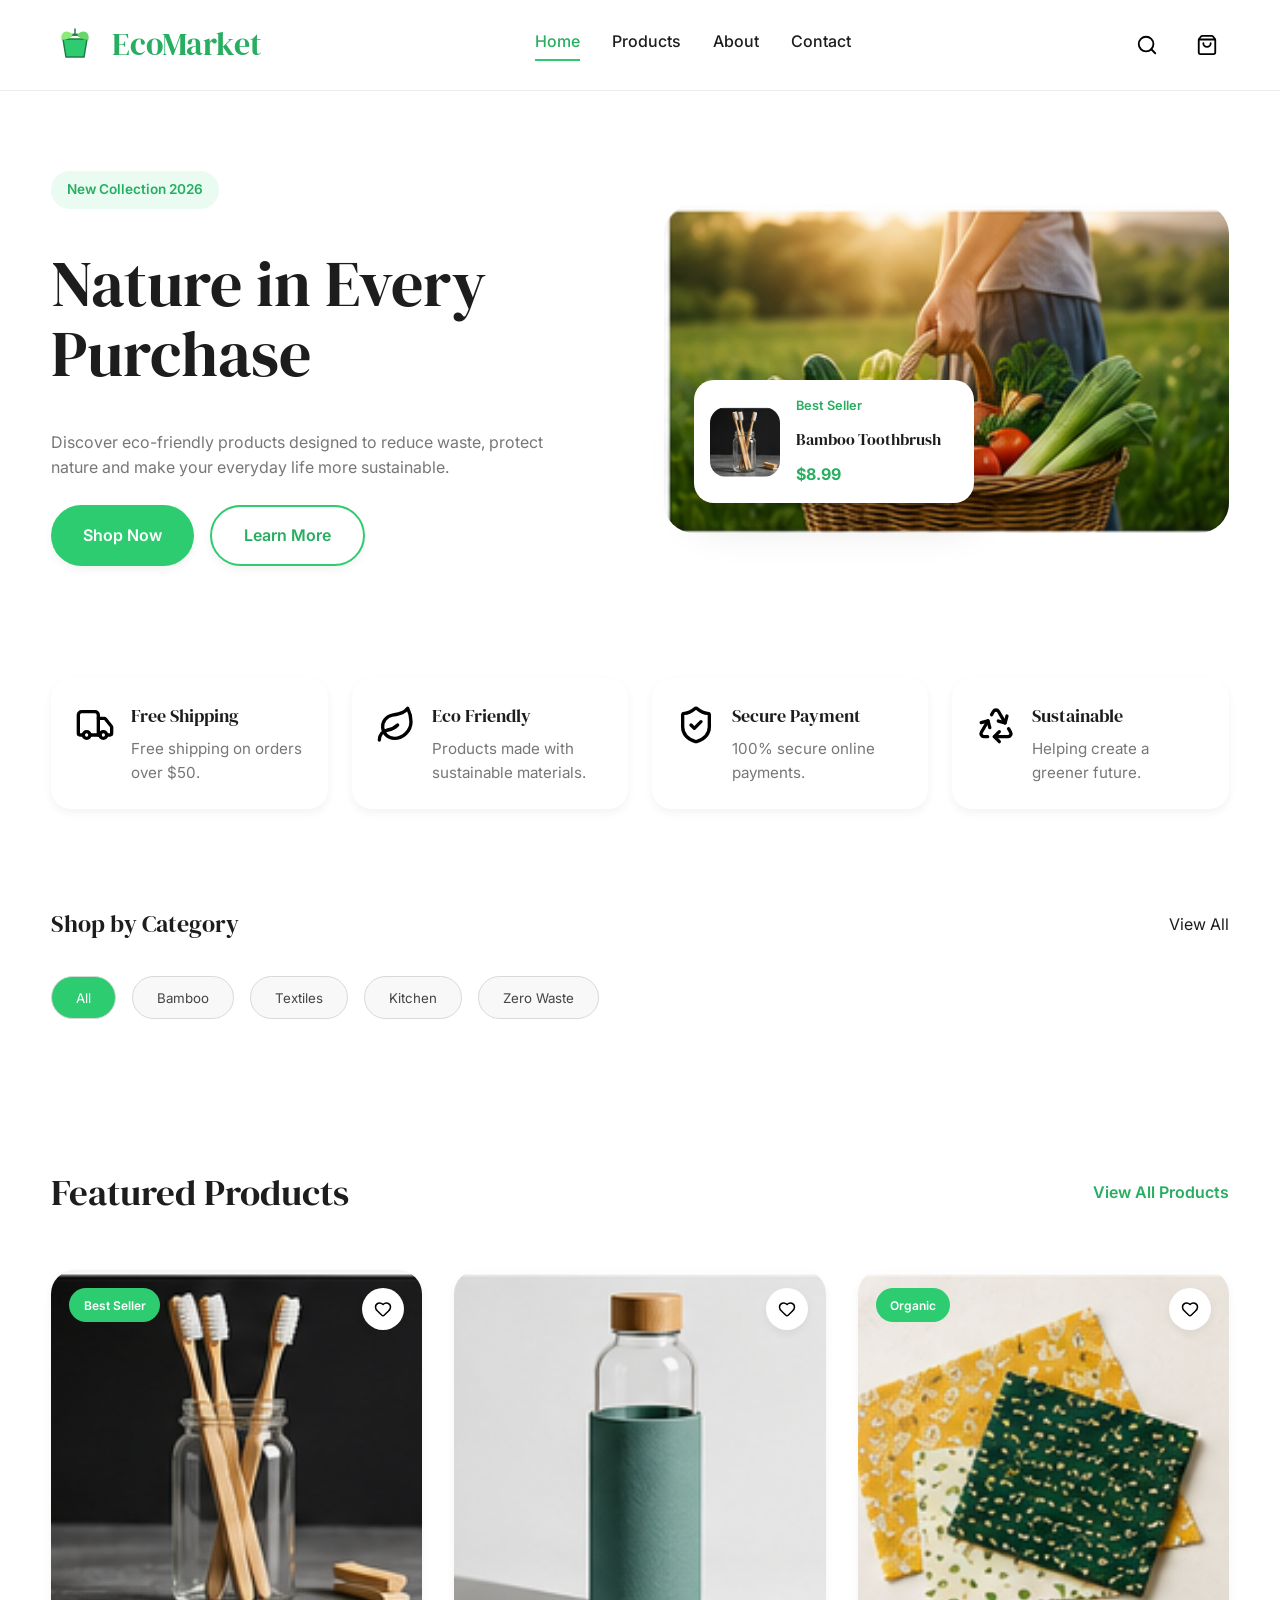
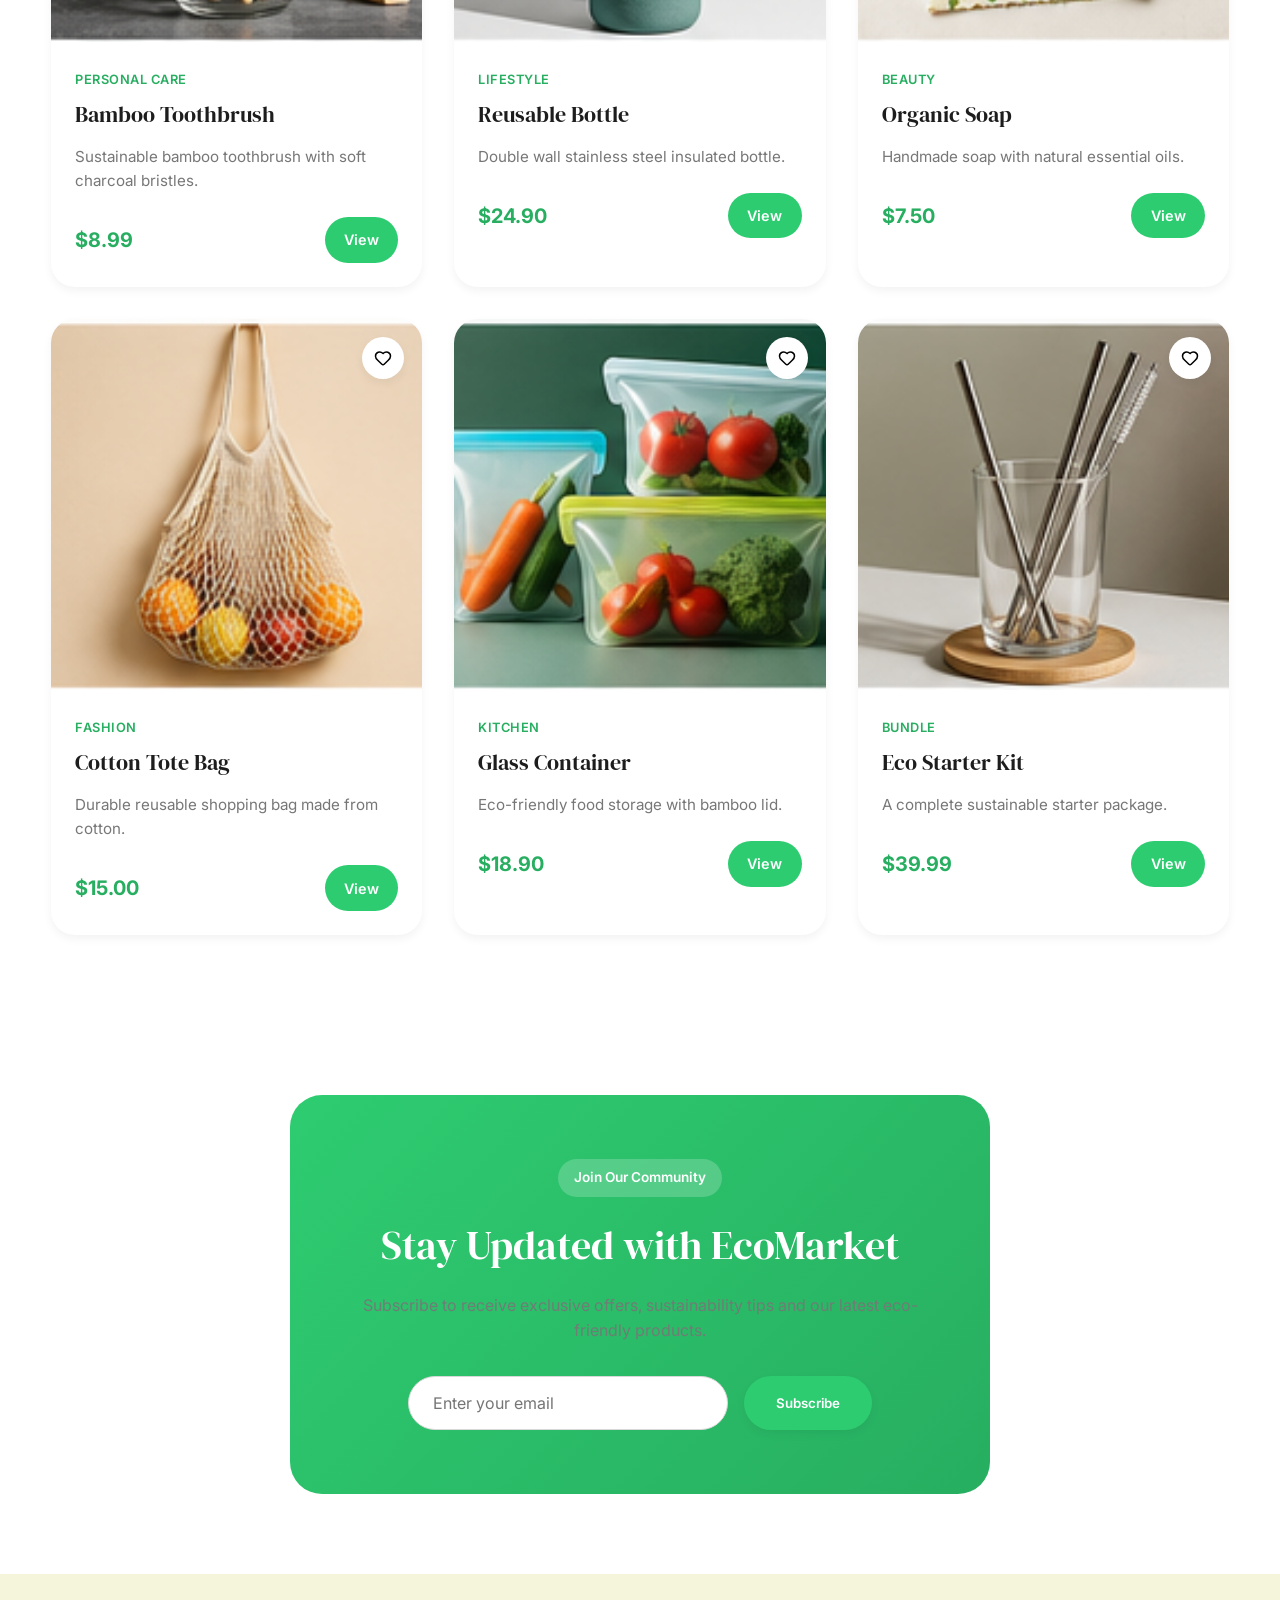
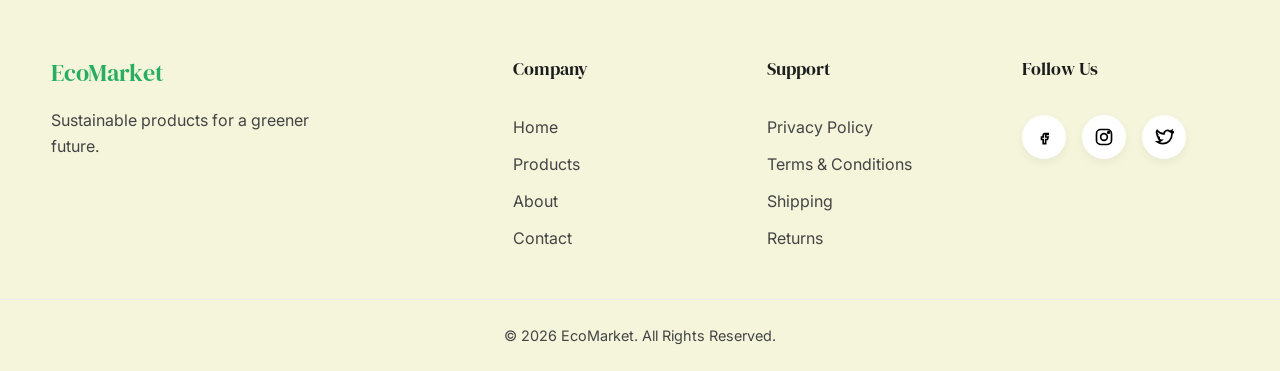
==== commit 9e1280ad: "style: improve layout, components and project structure" ====
--- a/index.html
+++ b/index.html
@@ -33,8 +33,8 @@
 
     <link
         rel="icon"
-        type="image/png"
-        href="./img/logo/favicon.png">
+        type="image/svg+xml"
+        href="./img/logo/logo.svg">
 
     <!-- ==========================================
         GOOGLE FONTS
@@ -88,16 +88,24 @@
             <!-- LOGO -->
 
             <a
-                href="index.html"
-                class="header__logo">
-
-                EcoMarket
-
-            </a>
+    href="index.html"
+    class="header__logo">
+
+    <img
+        src="./img/logo/logo.svg"
+        alt="EcoMarket Logo">
+
+    <span>
+
+        EcoMarket
+
+    </span>
+
+</a>
 
             <!-- NAVIGATION -->
 
-            <nav class="header__nav">
+            <nav class="header__nav" aria-label="Main Navigation">
 
                 <ul class="header__menu">
 
@@ -163,7 +171,8 @@
 
                     <img
                         src="./img/icons/search.svg"
-                        alt="Search">
+                        alt="Search"
+                        loading="lazy">
 
                 </a>
 
@@ -173,8 +182,8 @@
 
                     <img
                         src="./img/icons/shopping-bag.svg"
-                        alt="Shopping Bag">
-
+                        alt="Shopping Bag"
+                        loading="lazy">
                 </a>
 
             </div>
@@ -185,7 +194,7 @@
 
     <main>
                 <!-- ==========================================
-                HERO
+                HERO            
         =========================================== -->
 
         <section class="hero">
@@ -246,7 +255,8 @@
 
                     <img
                         src="./img/hero/hero-home.webp"
-                        alt="EcoMarket Hero">
+                        alt="EcoMarket Hero"
+                        loading="eager">
 
                     <!-- FLOATING PRODUCT CARD -->
 
@@ -290,7 +300,7 @@
 
         </section>
                 <!-- ==========================================
-             BENEFITS
+            BENEFITS
         =========================================== -->
 
         <section class="benefits">
@@ -390,7 +400,7 @@
         </section>
 
         <!-- ==========================================
-             CATEGORIES
+            CATEGORIES
         =========================================== -->
 
         <section class="categories">
@@ -837,7 +847,7 @@
     </main>
 
     <!-- ==========================================
-         FOOTER
+        FOOTER
     =========================================== -->
 
     <footer class="footer">
--- a/css/layout.css
+++ b/css/layout.css
@@ -20,11 +20,19 @@
 }
 
 .header__logo{
+    display:flex;
+    align-items:center;
+    gap:.8rem;
     font-family:var(--font-title);
     font-size:2rem;
     color:var(--primary-dark);
 }
 
+.header__logo img{
+    width:48px;
+    height:48px;
+}
+
 .header__nav{
     display:none;
 }
@@ -39,6 +47,12 @@
     transition:.3s;
 }
 
+.header__link:hover,
+
+.header__link--active{
+    color:var(--primary-dark);
+}
+
 .header__actions{
     display:flex;
     gap:1rem;
@@ -51,12 +65,20 @@
     justify-content:center;
     align-items:center;
     border-radius:50%;
+    transition:var(--transition);
+}
+
+    
+
+.header__icon:hover{
+    background:var(--gray-100);
 }
 
 .header__icon img{
     width:22px;
-}
-
+    height:22px;
+
+}
 /* ==========================================
 HERO
 ========================================== */
@@ -77,6 +99,16 @@
     gap:1.5rem;
 }
 
+.hero__title{
+    font-size:3.5rem;
+    line-height:1.1;
+}
+
+.hero__description{
+    max-width:520px;
+    color:var(--gray-500);
+}
+
 .hero__tag{
     width:max-content;
 }
@@ -92,15 +124,47 @@
 }
 
 .hero__image img{
+    width:100%;
+    height:100%;
+    object-fit:cover;
     border-radius:30px;
+
 }
 
 .hero-card{
     position:absolute;
-    bottom:20px;
-    left:20px;
-}
-
+    left:30px;
+    bottom:30px;
+    width:280px;
+    display:flex;
+    gap:1rem;
+    align-items:center;
+    background:var(--white);
+    padding:1rem;
+    border-radius:20px;
+    box-shadow:var(--shadow-lg);
+
+}
+.hero-card__image{
+    width:70px;
+    height:70px;
+    flex-shrink:0;
+
+}
+
+.hero-card__image img{
+    width:100%;
+    height:100%;
+    object-fit:cover;
+    border-radius:15px;
+
+}
+
+.hero-card__content{
+    display:flex;
+    flex-direction:column;
+    gap:.3rem;
+}
 /* ==========================================
 BENEFITS
 ========================================== */
@@ -114,6 +178,27 @@
     gap:1.5rem;
 }
 
+.benefit-card{
+
+    display:flex;
+    gap:1rem;
+    align-items:flex-start;
+    padding:2rem;
+    border-radius:20px;
+    background:white;
+    box-shadow:var(--shadow-sm);
+    transition:var(--transition);
+}
+
+.benefit-card:hover{
+    transform:translateY(-5px);
+}
+
+.benefit-card__icon{
+    width:45px;
+    height:45px;
+    object-fit:contain;
+}
 /* ==========================================
 CATEGORIES
 ========================================== */
@@ -135,9 +220,66 @@
     flex-wrap:wrap;
 }
 
+.category-btn{
+    padding:.8rem 1.5rem;
+    border-radius:999px;
+    border:1px solid var(--gray-300);
+    background:white;
+    cursor:pointer;
+    transition:var(--transition);
+}
+
+.category-btn:hover{
+    background:var(--primary);
+    color:white;
+}
+
+.category-btn--active{
+    background:var(--primary);
+    color:white;
+}
+
 /* ==========================================
 FEATURED
 ========================================== */
+.product-card{
+    background:white;
+    border-radius:24px;
+    overflow:hidden;
+    box-shadow:var(--shadow-md);
+    transition:var(--transition);
+}
+
+.product-card__image{
+    width:100%;
+    aspect-ratio:1/1;
+    object-fit:cover;
+}
+
+.product-card:hover{
+    transform:translateY(-8px);
+}
+
+.product-card__footer{
+
+    display:flex;
+    justify-content:space-between;
+    align-items:center;
+    margin-top:1rem;
+}
+
+.product-card__button{
+    padding:.6rem 1rem;
+    border-radius:999px;
+    background:var(--primary);
+    color:white;
+    font-size:.9rem;
+    transition:var(--transition);
+}
+
+.product-card__button:hover{
+    background:var(--primary-dark);
+}
 
 .featured{
     padding:5rem 0;
@@ -148,6 +290,20 @@
     justify-content:space-between;
     align-items:center;
     margin-bottom:3rem;
+}
+
+.featured__title{
+    margin:0;
+}
+
+.featured__link{
+    color:var(--primary-dark);
+    font-weight:600;
+    transition:var(--transition);
+}
+
+.featured__link:hover{
+    opacity:.8;
 }
 
 .products-grid{
@@ -177,6 +333,26 @@
     flex-wrap:wrap;
     margin-top:2rem;
 }
+.newsletter__tag{
+    display:inline-block;
+    margin-bottom:1rem;
+}
+
+.newsletter__title{
+    margin-bottom:1rem;
+}
+
+.newsletter__description{
+    margin-bottom:2rem;
+    color:var(--gray-500);
+}
+
+.newsletter__input{
+    padding:1rem 1.5rem;
+    min-width:300px;
+    border:1px solid var(--gray-300);
+    border-radius:50px;
+}
 
 /* ==========================================
 FOOTER
@@ -184,6 +360,7 @@
 
 .footer{
     padding-top:5rem;
+    background:#F8F8D9;
 }
 
 .footer__container{
@@ -203,9 +380,25 @@
     gap:.7rem;
 }
 
-.footer__social{
-    display:flex;
-    gap:1rem;
+.footer__social a{
+    width:44px;
+    height:44px;
+    display:flex;
+    justify-content:center;
+    align-items:center;
+    background:white;
+    border-radius:50%;
+    transition:var(--transition);
+}
+
+.footer__social a:hover{
+    background:var(--primary);
+    transform:translateY(-4px);
+}
+
+.footer__social img{
+    width:20px;
+    height:20px;
 }
 
 .footer__bottom{
@@ -218,6 +411,14 @@
 /* ==========================================
 TABLET
 ========================================== */
+@media(max-width:767px){
+
+    .hero-card{
+        position:static;
+        margin-top:1.5rem;
+        width:100%;
+    }
+}
 
 @media(min-width:768px){
 
--- a/css/components.css
+++ b/css/components.css
@@ -6,12 +6,12 @@
     display:inline-flex;
     align-items:center;
     justify-content:center;
-    gap:.75rem;
     padding:1rem 2rem;
     border-radius:999px;
-    font-size:1rem;
-    font-weight:600;
-    transition:all .3s ease;
+    font-weight:600;
+    transition:var(--transition);
+    cursor:pointer;
+    box-shadow:var(--shadow-sm);
 }
 
 .button--primary{
@@ -21,349 +21,665 @@
 
 .button--primary:hover{
     background:var(--primary-dark);
-    transform:translateY(-3px);
-}
-
-.button img{
+    transform:translateY(-2px);
+}
+
+.button--secondary{
+    background:transparent;
+    color:var(--primary-dark);
+    border:2px solid var(--primary);
+}
+
+.button--secondary:hover{
+    background:var(--primary);
+    color:var(--white);
+}
+
+/* ==========================================
+   HERO
+========================================== */
+
+.hero__tag{
+    display:inline-block;
+    padding:.5rem 1rem;
+    background:#EAFBF2;
+    color:var(--primary-dark);
+    border-radius:999px;
+    font-size:.85rem;
+    font-weight:600;
+}
+
+.hero__title{
+    font-size:clamp(2.5rem,5vw,4.8rem);
+    line-height:1.1;
+    margin:1rem 0;
+}
+
+.hero__description{
+    color:var(--gray-500);
+    max-width:520px;
+}
+
+/* ==========================================
+   HERO CARD
+========================================== */
+
+.hero-card{
+    width:280px;
+    display:flex;
+    align-items:center;
+    gap:1rem;
+    background:var(--white);
+    padding:1rem;
+    border-radius:20px;
+    box-shadow:var(--shadow-lg);
+}
+
+.hero-card__image{
+    width:70px;
+    flex-shrink:0;
+}
+
+.hero-card__image img{
+    border-radius:16px;
+}
+
+.hero-card__label{
+    font-size:.8rem;
+    color:var(--primary-dark);
+    font-weight:600;
+}
+
+.hero-card__title{
+    font-size:1rem;
+    margin:.3rem 0;
+}
+
+.hero-card__price{
+    color:var(--primary-dark);
+    font-weight:700;
+}
+
+/* ==========================================
+   BENEFITS
+========================================== */
+
+.benefit-card{
+    display:flex;
+    gap:1rem;
+    align-items:flex-start;
+    background:var(--white);
+    padding:1.5rem;
+    border-radius:20px;
+    box-shadow:var(--shadow-sm);
+}
+
+.benefit-card__icon{
+    width:40px;
+}
+
+.benefit-card__title{
+    margin-bottom:.4rem;
+    font-size:1.1rem;
+}
+
+.benefit-card__text{
+    color:var(--gray-500);
+    font-size:.95rem;
+}
+
+/* ==========================================
+   CATEGORY BUTTONS
+========================================== */
+
+.category-btn{
+    padding:.8rem 1.5rem;
+    border-radius:999px;
+    background:var(--gray-100);
+    color:var(--gray-700);
+    transition:var(--transition);
+    cursor:pointer;
+}
+
+.category-btn:hover{
+    background:var(--primary);
+    color:var(--white);
+}
+
+.category-btn--active{
+    background:var(--primary);
+    color:var(--white);
+}
+
+/* ==========================================
+   FEATURED
+========================================== */
+
+.featured__title{
+    font-size:2.3rem;
+}
+
+.featured__link{
+    color:var(--primary-dark);
+    font-weight:600;
+}
+
+/* ==========================================
+   PRODUCT CARD
+========================================== */
+
+.product-card{
+    position:relative;
+    overflow:hidden;
+    background:var(--white);
+    border-radius:24px;
+    box-shadow:var(--shadow-sm);
+    transition:var(--transition);
+}
+
+.product-card:hover{
+    transform:translateY(-8px);
+    box-shadow:var(--shadow-lg);
+}
+
+.product-card__badge{
+    position:absolute;
+    top:18px;
+    left:18px;
+    background:var(--primary);
+    color:var(--white);
+    padding:.45rem .9rem;
+    border-radius:999px;
+    font-size:.75rem;
+    font-weight:600;
+}
+
+.product-card__favorite{
+    position:absolute;
+    top:18px;
+    right:18px;
+    width:42px;
+    height:42px;
+    display:flex;
+    align-items:center;
+    justify-content:center;
+    background:var(--white);
+    border-radius:50%;
+    box-shadow:var(--shadow-sm);
+}
+
+.product-card__favorite img{
     width:18px;
 }
 
-/* ==========================================
-   FEATURE CARD
-========================================== */
-
-.feature-card{
-
-    display:flex;
-
-    align-items:center;
-
+.product-card__favorite{
+    transition:var(--transition);
+}
+
+.product-card__favorite:hover{
+    transform:scale(1.1);
+}
+
+.product-card__image{
+    width:100%;
+    aspect-ratio:1/1;
+    object-fit:cover;
+}
+
+/* ==========================================
+   PRODUCT CARD CONTENT
+========================================== */
+
+.product-card__content{
+    padding:1.5rem;
+}
+
+.product-card__category{
+    display:inline-block;
+    font-size:.8rem;
+    font-weight:600;
+    color:var(--primary-dark);
+    margin-bottom:.5rem;
+    text-transform:uppercase;
+    letter-spacing:.5px;
+}
+
+.product-card__title{
+    font-size:1.35rem;
+    margin-bottom:.75rem;
+    color:var(--black);
+}
+
+.product-card__description{
+    font-size:.95rem;
+    color:var(--gray-500);
+    margin-bottom:1.5rem;
+    line-height:1.6;
+}
+
+.product-card__footer{
+    display:flex;
+    justify-content:space-between;
+    align-items:center;
+}
+
+.product-card__price{
+    font-size:1.25rem;
+    font-weight:700;
+    color:var(--primary-dark);
+}
+
+.product-card__button{
+    display:inline-flex;
+    align-items:center;
+    justify-content:center;
+    padding:.7rem 1.2rem;
+    border-radius:999px;
+    background:var(--primary);
+    color:var(--white);
+    font-size:.9rem;
+    font-weight:600;
+    transition:var(--transition);
+}
+
+.product-card__button:hover{
+    background:var(--primary-dark);
+}
+
+.product-card__stock{
+    display:inline-block;
+    margin-top:1rem;
+    padding:.35rem .8rem;
+    border-radius:999px;
+    background:#EAFBF2;
+    color:var(--primary-dark);
+    font-size:.75rem;
+    font-weight:600;
+}
+
+.product-card__stock--out{
+    background:#FFE5E5;
+    color:#D63031;
+}
+
+/* ==========================================
+   NEWSLETTER
+========================================== */
+
+.newsletter__content{
+    background:linear-gradient(
+        135deg,
+        #2ECC71,
+        #27AE60
+    );
+    color:var(--white);
+    padding:4rem 2rem;
+    border-radius:32px;
+}
+
+.newsletter__tag{
+    display:inline-block;
+    padding:.5rem 1rem;
+    background:rgba(255,255,255,.2);
+    border-radius:999px;
+    margin-bottom:1rem;
+    font-size:.85rem;
+    font-weight:600;
+}
+
+.newsletter__title{
+    font-size:2.5rem;
+    margin-bottom:1rem;
+}
+
+.newsletter__description{
+    max-width:600px;
+    margin:0 auto 2rem;
+    opacity:.9;
+}
+
+.newsletter__input{
+    width:320px;
+    max-width:100%;
+    padding:1rem 1.5rem;
+    border-radius:999px;
+    background:var(--white);
+    color:var(--black);
+    font-size:1rem;
+}
+
+/* ==========================================
+   FOOTER
+========================================== */
+
+.footer{
+    background:var(--secondary);
+}
+
+.footer__logo{
+    color:var(--primary-dark);
+    margin-bottom:1rem;
+}
+
+.footer__text{
+    color:var(--gray-700);
+    max-width:280px;
+}
+
+.footer__title{
+    font-size:1.15rem;
+    margin-bottom:1rem;
+}
+
+.footer__list a{
+    color:var(--gray-700);
+    transition:var(--transition);
+}
+
+.footer__list a:hover{
+    color:var(--primary-dark);
+}
+
+.footer__social{
+    display:flex;
     gap:1rem;
-
-    padding:1.5rem;
-
-    border-radius:20px;
-
-    background:var(--white);
-
-    box-shadow:var(--shadow-sm);
-
-}
-
-.feature-card__icon{
-
-    width:60px;
-
-    height:60px;
-
-    display:flex;
-
+}
+
+.footer__social a{
+    width:44px;
+    height:44px;
+    display:flex;
     justify-content:center;
-
-    align-items:center;
-
+    align-items:center;
+    background:var(--white);
     border-radius:50%;
-
-    background:#EAFBF2;
-
-}
-
-.feature-card__icon img{
-
-    width:28px;
-
-}
-
-.feature-card__title{
-
+    box-shadow:var(--shadow-sm);
+    transition:var(--transition);
+}
+
+.footer__social img{
+    width:20px;
+}
+
+.footer__social a:hover{
+    background:var(--primary);
+}
+
+.footer__social a:hover img{
+    filter:brightness(0) invert(1);
+}
+
+.footer__bottom{
+    color:var(--gray-700);
+    font-size:.9rem;
+}
+/* ==========================================
+   CONTACT FORM
+========================================== */
+
+.contact-form{
+    display:flex;
+    flex-direction:column;
+    gap:1.5rem;
+}
+
+.contact-form__group{
+    display:flex;
+    flex-direction:column;
+    gap:.5rem;
+}
+
+.contact-form__label{
+    font-weight:600;
+    color:var(--gray-700);
+}
+
+.contact-form__input,
+.contact-form__textarea{
+    width:100%;
+    padding:1rem 1.2rem;
+    border:2px solid var(--gray-200);
+    border-radius:16px;
+    font-size:1rem;
+    transition:var(--transition);
+    background:var(--white);
+}
+
+.contact-form__textarea{
+    resize:vertical;
+    min-height:180px;
+}
+
+.contact-form__input:focus,
+.contact-form__textarea:focus{
+    border-color:var(--primary);
+}
+
+.contact-form__input:valid,
+.contact-form__textarea:valid{
+    border-color:#2ECC71;
+}
+
+.contact-form__input:invalid:not(:placeholder-shown),
+.contact-form__textarea:invalid:not(:placeholder-shown){
+    border-color:#E74C3C;
+}
+
+/* ==========================================
+   FILTER SIDEBAR
+========================================== */
+
+.filters{
+    background:var(--white);
+    border-radius:24px;
+    padding:2rem;
+    box-shadow:var(--shadow-sm);
+}
+
+.filters__title{
+    margin-bottom:1.5rem;
+}
+
+.filters__group{
+    margin-bottom:2rem;
+}
+
+.filters__group h3{
+    margin-bottom:1rem;
+    font-size:1rem;
+}
+
+.filters__list{
+    display:flex;
+    flex-direction:column;
+    gap:.8rem;
+}
+
+.filters__item{
+    display:flex;
+    align-items:center;
+    gap:.6rem;
+}
+
+/* ==========================================
+   SEARCH BAR
+========================================== */
+
+.search-bar{
+    display:flex;
+    align-items:center;
+    gap:1rem;
+    background:var(--white);
+    border-radius:999px;
+    padding:.5rem .5rem .5rem 1.2rem;
+    box-shadow:var(--shadow-sm);
+}
+
+.search-bar input{
+    flex:1;
+    background:transparent;
+    font-size:1rem;
+}
+
+/* ==========================================
+   PAGINATION
+========================================== */
+
+.pagination{
+    display:flex;
+    justify-content:center;
+    align-items:center;
+    gap:.75rem;
+    margin-top:4rem;
+}
+
+.pagination__link{
+    width:45px;
+    height:45px;
+    display:flex;
+    justify-content:center;
+    align-items:center;
+    border-radius:50%;
+    background:var(--gray-100);
+    transition:var(--transition);
+}
+
+.pagination__link:hover,
+.pagination__link--active{
+    background:var(--primary);
+    color:var(--white);
+}
+
+/* ==========================================
+   TESTIMONIAL CARD
+========================================== */
+
+.testimonial-card{
+    background:var(--white);
+    border-radius:24px;
+    padding:2rem;
+    text-align:center;
+    box-shadow:var(--shadow-sm);
+    transition:var(--transition);
+}
+
+.testimonial-card:hover{
+    transform:translateY(-8px);
+    box-shadow:var(--shadow-lg);
+}
+
+.testimonial-card__image{
+    width:90px;
+    height:90px;
+    margin:0 auto 1rem;
+    border-radius:50%;
+    overflow:hidden;
+}
+
+.testimonial-card__name{
+    margin-bottom:.5rem;
+}
+
+.testimonial-card__text{
+    color:var(--gray-500);
+    margin-bottom:1rem;
+}
+
+.testimonial-card__stars{
+    color:#F1C40F;
     font-size:1.1rem;
-
-    margin-bottom:.4rem;
-
-}
-
-.feature-card__text{
-
+}
+
+/* ==========================================
+   SOCIAL ICONS
+========================================== */
+
+.social-icon{
+    width:48px;
+    height:48px;
+    display:flex;
+    justify-content:center;
+    align-items:center;
+    border-radius:50%;
+    background:var(--white);
+    transition:var(--transition);
+}
+
+.social-icon img{
+    width:22px;
+}
+
+.social-icon:hover{
+    background:var(--primary);
+    transform:scale(1.1);
+}
+
+.social-icon:hover img{
+    filter:brightness(0) invert(1);
+}
+
+/* ==========================================
+   MAP
+========================================== */
+
+.map{
+    overflow:hidden;
+    border-radius:24px;
+    box-shadow:var(--shadow-sm);
+}
+
+.map img{
+    width:100%;
+    display:block;
+}
+
+/* ==========================================
+   SECTION HEADERS
+========================================== */
+
+.section-header{
+    display:flex;
+    justify-content:space-between;
+    align-items:center;
+    gap:2rem;
+    margin-bottom:3rem;
+    flex-wrap:wrap;
+}
+
+.section-header__title{
+    font-size:2.5rem;
+}
+
+.section-header__text{
     color:var(--gray-500);
-
-    font-size:.95rem;
-
-}
-
-/* ==========================================
-   PRODUCT CARD
-========================================== */
-
-.product-card{
-
-    background:var(--white);
-
-    border-radius:24px;
-
-    overflow:hidden;
-
-    box-shadow:var(--shadow-sm);
-
-    transition:all .35s ease;
-
-}
-
-.product-card:hover{
-
-    transform:translateY(-10px);
-
-    box-shadow:var(--shadow-lg);
-
-}
-
-.product-card__image{
-
-    position:relative;
-
-}
-
-.product-card__image img{
-
-    height:270px;
-
-    object-fit:cover;
-
-}
-
-.product-card__favorite{
-
-    position:absolute;
-
-    top:15px;
-
-    right:15px;
-
-    width:42px;
-
-    height:42px;
-
-    display:flex;
-
-    align-items:center;
-
-    justify-content:center;
-
-    background:var(--white);
-
-    border-radius:50%;
-
-}
-
-.product-card__favorite img{
-
-    width:20px;
-
-}
-
-.product-card__content{
-
-    padding:1.5rem;
-
-}
-
-.product-card__category{
-
-    color:var(--primary-dark);
-
-    font-size:.85rem;
-
-    font-weight:600;
-
-    margin-bottom:.5rem;
-
-}
-
-.product-card__title{
-
-    font-size:1.35rem;
-
-    margin-bottom:.8rem;
-
-}
-
-.product-card__description{
-
-    color:var(--gray-500);
-
-    margin-bottom:1.2rem;
-
-    font-size:.95rem;
-
-}
-
-.product-card__footer{
-
-    display:flex;
-
-    justify-content:space-between;
-
-    align-items:center;
-
-}
-
-.product-card__price{
-
-    font-size:1.3rem;
-
-    color:var(--primary-dark);
-
-    font-weight:700;
-
-}
-
-.product-card__button{
-
-    padding:.7rem 1.2rem;
-
-    border-radius:999px;
-
-    background:var(--primary);
-
-    color:white;
-
-    transition:.3s;
-
-}
-
-.product-card__button:hover{
-
-    background:var(--primary-dark);
-
-}
-
-/* ==========================================
-   CATEGORY CARD
-========================================== */
-
-.category-card{
-
-    display:flex;
-
-    flex-direction:column;
-
-    align-items:center;
-
-    justify-content:center;
-
-    padding:2rem;
-
-    border-radius:24px;
-
-    background:white;
-
-    box-shadow:var(--shadow-sm);
-
-    transition:.3s;
-
-}
-
-.category-card:hover{
-
-    transform:translateY(-8px);
-
-}
-
-.category-card img{
-
-    width:45px;
-
-    margin-bottom:1rem;
-
-}
-
-.category-card h3{
-
-    font-size:1.1rem;
-
-}
-
-/* ==========================================
-   NEWSLETTER
-========================================== */
-
-.newsletter{
-
-    background:#F7FAF7;
-
-    border-radius:40px;
-
-    padding:4rem;
-
-    text-align:center;
-
-}
-
-.newsletter h2{
-
-    margin-bottom:1rem;
-
-}
-
-.newsletter p{
-
-    color:var(--gray-500);
-
-    margin-bottom:2rem;
-
-}
-
-.newsletter form{
-
-    display:flex;
-
-    justify-content:center;
-
-    gap:1rem;
-
-    flex-wrap:wrap;
-
-}
-
-.newsletter input{
-
-    width:340px;
-
-    padding:1rem;
-
-    border-radius:999px;
-
-    border:1px solid var(--gray-300);
-
-}
-
-.newsletter button{
-
-    padding:1rem 2rem;
-
-    border-radius:999px;
-
-    background:var(--primary);
-
-    color:white;
-
-}
-
-/* ==========================================
-   MOBILE
-========================================== */
-
-@media(max-width:767px){
-
-    .newsletter{
-
-        padding:2rem;
-
+    max-width:600px;
+}
+
+/* ==========================================
+   RESPONSIVE COMPONENTS
+========================================== */
+
+@media(min-width:768px){
+
+    .contact-form{
+        gap:2rem;
     }
 
-    .newsletter input{
-
-        width:100%;
-
+    .newsletter__form{
+        flex-wrap:nowrap;
     }
 
+}
+
+@media(min-width:1024px){
+
+    .search-bar{
+        max-width:450px;
+    }
+
+    .filters{
+        position:sticky;
+        top:110px;
+    }
+
 }
--- a/css/animations.css
+++ b/css/animations.css
@@ -0,0 +1,174 @@
+/* ==========================================
+   GLOBAL TRANSITIONS
+========================================== */
+
+*{
+    transition:
+        background-color .3s ease,
+        color .3s ease,
+        border-color .3s ease,
+        box-shadow .3s ease,
+        transform .3s ease;
+}
+
+/* ==========================================
+   BUTTONS
+========================================== */
+
+.button:hover{
+    transform:translateY(-3px);
+    box-shadow:0 10px 25px rgba(0,0,0,.12);
+}
+
+.button:active{
+    transform:scale(.97);
+}
+
+/* ==========================================
+   HEADER
+========================================== */
+
+.header__link::after{
+    content:"";
+    display:block;
+    width:0;
+    height:2px;
+    margin-top:4px;
+    background:var(--primary);
+    transition:.3s;
+}
+
+.header__link:hover::after,
+.header__link--active::after{
+    width:100%;
+}
+
+/* ==========================================
+   PRODUCT CARD
+========================================== */
+
+.product-card{
+    transition:.35s;
+}
+
+.product-card:hover{
+    transform:translateY(-10px);
+    box-shadow:var(--shadow-lg);
+}
+
+.product-card__image{
+    transition:.4s;
+}
+
+.product-card:hover .product-card__image{
+    transform:scale(1.05);
+}
+
+/* ==========================================
+   FAVORITE BUTTON
+========================================== */
+
+.product-card__favorite:hover{
+    background:var(--primary);
+}
+
+.product-card__favorite:hover img{
+    filter:brightness(0) invert(1);
+}
+
+.product-card__favorite:active{
+    transform:scale(.9);
+}
+
+/* ==========================================
+   CATEGORY BUTTON
+========================================== */
+
+.category-btn:hover{
+    transform:translateY(-2px);
+}
+
+/* ==========================================
+   BENEFITS
+========================================== */
+
+.benefit-card:hover{
+    transform:translateY(-6px);
+    box-shadow:var(--shadow-md);
+}
+
+/* ==========================================
+   HERO CARD
+========================================== */
+
+.hero-card{
+    transition:.35s;
+}
+
+.hero-card:hover{
+    transform:translateY(-8px);
+}
+
+/* ==========================================
+   SOCIAL ICONS
+========================================== */
+
+.footer__social a:hover,
+.social-icon:hover{
+    transform:scale(1.1);
+}
+
+/* ==========================================
+   NEWSLETTER
+========================================== */
+
+.newsletter__input:focus{
+    box-shadow:0 0 0 4px rgba(46,204,113,.2);
+}
+
+/* ==========================================
+   CONTACT FORM
+========================================== */
+
+.contact-form__input,
+.contact-form__textarea{
+    transition:.3s;
+}
+
+.contact-form__input:focus,
+.contact-form__textarea:focus{
+    transform:translateY(-2px);
+}
+
+/* ==========================================
+   FADE UP
+========================================== */
+
+@keyframes fadeUp{
+
+    from{
+
+        opacity:0;
+        transform:translateY(30px);
+
+    }
+
+    to{
+
+        opacity:1;
+        transform:translateY(0);
+
+    }
+
+}
+
+.hero__content,
+.benefits,
+.categories,
+.featured,
+.newsletter,
+.footer{
+
+    animation:fadeUp .8s ease;
+
+}
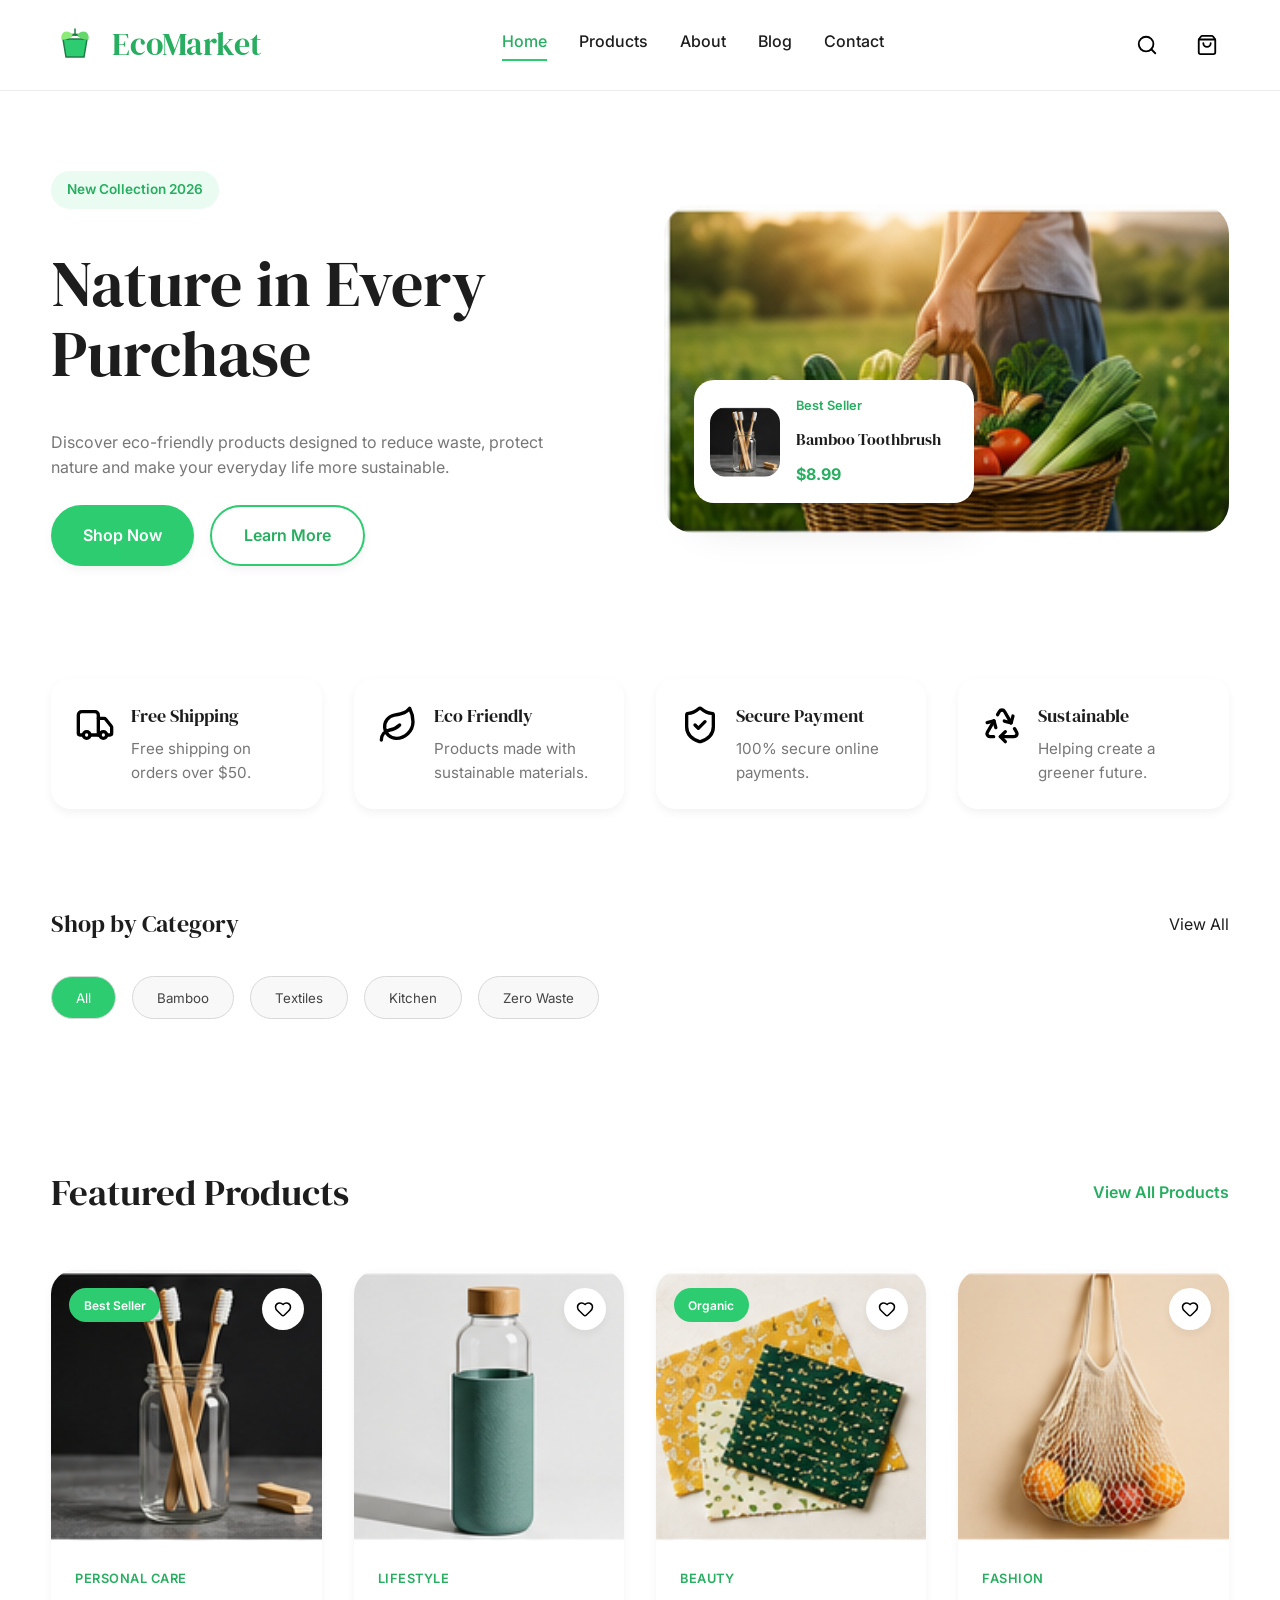
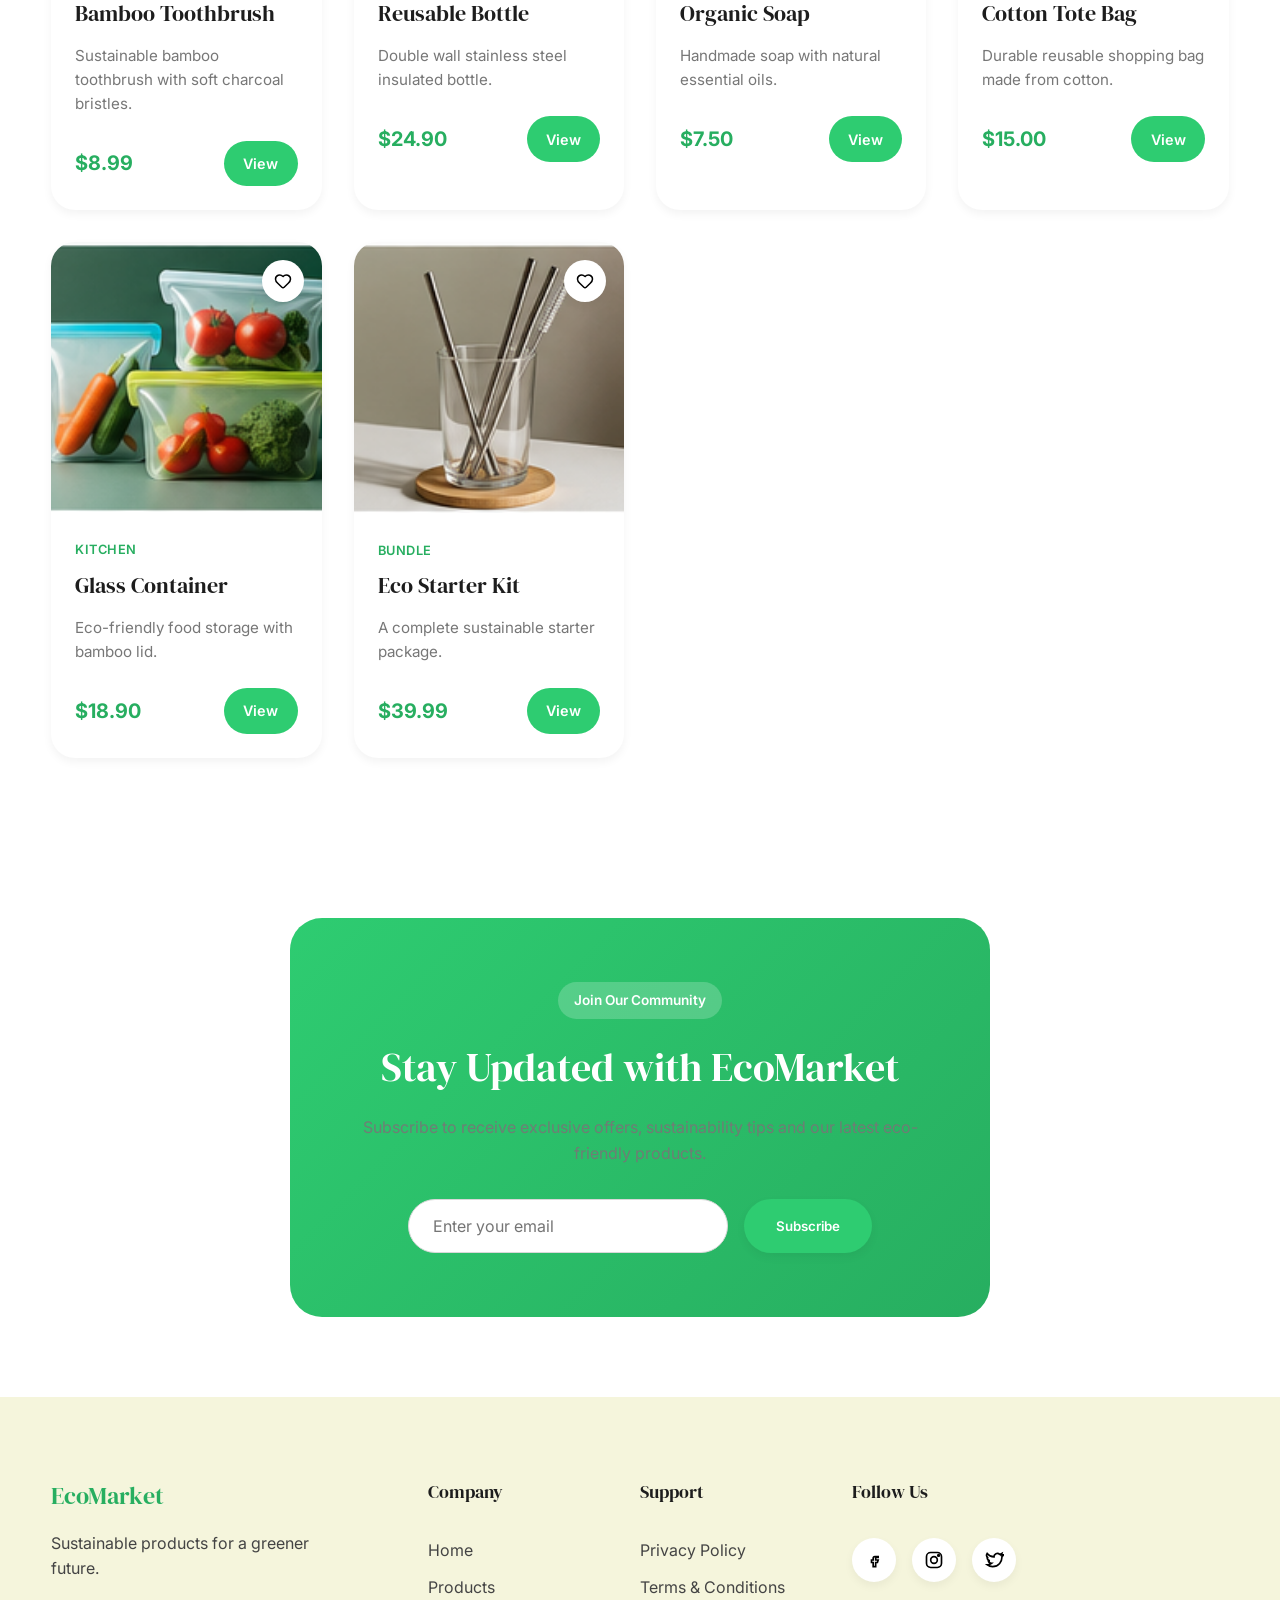
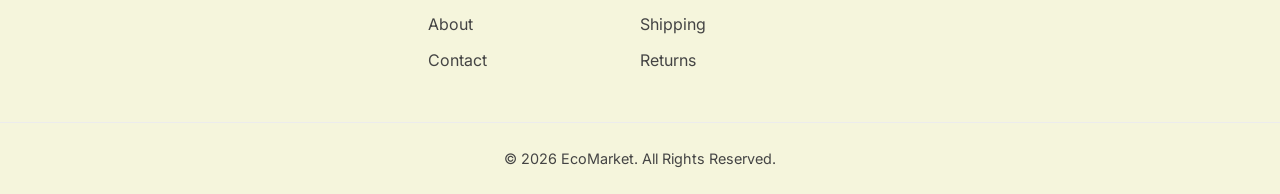
==== commit 7f0dbc27: "fix: unify article styles, update navigation, and resolve blog UI issues" ====
--- a/index.html
+++ b/index.html
@@ -140,6 +140,18 @@
                             class="header__link">
 
                             About
+
+                        </a>
+
+                    </li>
+
+                    <li class="header__item">
+
+                        <a
+                            href="./views/blog.html"
+                            class="header__link">
+
+                            Blog
 
                         </a>
 
--- a/css/layout.css
+++ b/css/layout.css
@@ -166,6 +166,41 @@
     gap:.3rem;
 }
 /* ==========================================
+ABOUT
+========================================== */
+
+.about{
+    padding:5rem 0;
+}
+
+.about__container{
+    display:grid;
+    grid-template-columns:1fr 1fr;
+    gap:4rem;
+    align-items:center;
+}
+
+.about__content{
+    display:flex;
+    flex-direction:column;
+    gap:1.5rem;
+}
+
+.about__image{
+    max-width:600px;
+    margin:0 auto;
+}
+
+.about__image img{
+    width:100%;
+    max-height:450px;
+    object-fit:cover;
+    border-radius:24px;
+    display:block;
+}
+
+
+/* ==========================================
 BENEFITS
 ========================================== */
 
@@ -175,7 +210,9 @@
 
 .benefits__grid{
     display:grid;
-    gap:1.5rem;
+    gap:2rem;
+    justify-content:center;
+
 }
 
 .benefit-card{
@@ -311,6 +348,36 @@
     grid-template-columns:1fr;
     gap:2rem;
 }
+/* ==========================================
+FEATURED
+========================================== */
+
+.featured{
+    padding:5rem 0;
+}
+
+
+/* ==========================================
+CONTACT
+========================================== */
+
+.contact{
+
+    padding:5rem 0;
+
+}
+
+.contact__container{
+
+    display:grid;
+
+    grid-template-columns:1fr 1fr;
+
+    gap:4rem;
+
+    align-items:start;
+
+}
 
 /* ==========================================
 NEWSLETTER
@@ -407,59 +474,257 @@
     text-align:center;
     border-top:1px solid var(--gray-200);
 }
-
-/* ==========================================
-TABLET
-========================================== */
-@media(max-width:767px){
+/* ==========================================
+BLOG HERO
+========================================== */
+
+.blog-hero{
+    padding:4rem 0 3rem;
+}
+
+.blog-hero .container{
+    max-width:800px;
+    margin:0 auto;
+    text-align:center;
+}
+
+.blog-hero__title{
+    margin-bottom:1.5rem;
+    font-size:clamp(2.5rem,5vw,3.8rem);
+}
+
+.blog-hero__description{
+    max-width:700px;
+    margin:0 auto;
+    color:var(--gray-500);
+    line-height:1.8;
+}
+
+/* ==========================================
+BLOG
+========================================== */
+
+.blog{
+    padding:2rem 0 5rem;
+}
+
+.blog .container{
+    max-width:1100px;
+    margin:0 auto;
+}
+
+/* ==========================================
+ARTICLE
+========================================== */
+
+.article{
+    padding:4rem 0 5rem;
+}
+
+.article .container{
+    max-width:900px;
+    margin:0 auto;
+}
+/* ==========================================
+RESPONSIVE BLOG & ARTICLE
+========================================== */
+
+@media(max-width:992px){
+
+    .blog{
+        padding:2rem 0 4rem;
+    }
+
+    .article{
+        padding:3rem 0 4rem;
+    }
+
+}
+
+@media(max-width:768px){
+
+    .blog-hero{
+        padding:3rem 0 2rem;
+    }
+
+    .blog-hero__title{
+        font-size:2.4rem;
+    }
+
+    .blog-card{
+        grid-template-columns:1fr;
+        padding:1.5rem;
+    }
+
+    .blog-card__image{
+        height:220px;
+    }
+
+    .article{
+        padding:2.5rem 0 3.5rem;
+    }
+
+    .article__title{
+        font-size:2rem;
+    }
+
+    .article__image{
+        height:300px;
+        margin-bottom:2rem;
+    }
+
+}
+
+@media(max-width:576px){
+
+    .blog{
+        padding:1.5rem 0 3rem;
+    }
+
+    .blog-card{
+        padding:1.25rem;
+    }
+
+    .blog-card__title{
+        font-size:1.5rem;
+    }
+
+    .blog-card__meta{
+        gap:.5rem;
+    }
+
+    .blog-card__image{
+        height:200px;
+    }
+
+    .article__title{
+        font-size:1.75rem;
+    }
+
+    .article__content h2{
+        font-size:1.5rem;
+    }
+
+    .article__image{
+        height:240px;
+    }
+
+}
+/* ==========================================
+RESPONSIVE GENERAL
+========================================== */
+
+@media (min-width:768px){
+
+    .header__nav{
+        display:block;
+    }
+
+    .hero__container{
+        grid-template-columns:1fr 1fr;
+    }
+
+    .benefits__grid{
+        grid-template-columns:repeat(2,1fr);
+    }
+
+    .products-grid{
+        grid-template-columns:repeat(2,1fr);
+    }
+
+    .footer__container{
+        grid-template-columns:2fr 1fr 1fr 1fr 1fr;
+        align-items:start;
+    }
+
+}
+
+@media (min-width:992px){
+
+    .products-grid{
+        grid-template-columns:repeat(4,1fr);
+    }
+
+    .benefits__grid{
+        grid-template-columns:repeat(4,1fr);
+    }
+
+    .categories__buttons{
+        flex-wrap:nowrap;
+    }
+
+}
+
+@media (max-width:991px){
+
+    .about__container{
+        grid-template-columns:1fr;
+    }
+
+    .contact__container{
+        grid-template-columns:1fr;
+    }
+
+    .featured__header{
+        flex-direction:column;
+        gap:1rem;
+        align-items:flex-start;
+    }
+
+}
+
+@media (max-width:767px){
+
+    .header__container{
+        height:80px;
+    }
+
+    .hero{
+        padding:3rem 0;
+    }
+
+    .hero__title{
+        font-size:2.5rem;
+    }
 
     .hero-card{
         position:static;
+        width:100%;
         margin-top:1.5rem;
+    }
+
+    .categories__header{
+        flex-direction:column;
+        align-items:flex-start;
+        gap:1.5rem;
+    }
+
+    .newsletter__form{
+        flex-direction:column;
+    }
+
+    .newsletter__input{
+        min-width:100%;
+    }
+
+}
+
+@media (max-width:576px){
+
+    .section-title h2{
+        font-size:2rem;
+    }
+
+    .header__logo{
+        font-size:1.6rem;
+    }
+
+    .hero__title{
+        font-size:2rem;
+    }
+
+    .button{
         width:100%;
     }
-}
-
-@media(min-width:768px){
-
-    .header__nav{
-        display:block;
-    }
-
-    .hero__container{
-        grid-template-columns:repeat(2,1fr);
-    }
-
-    .benefits__grid{
-        grid-template-columns:repeat(2,1fr);
-    }
-
-    .products-grid{
-        grid-template-columns:repeat(2,1fr);
-    }
-
-    .footer__container{
-        grid-template-columns:repeat(2,1fr);
-    }
-
-}
-
-/* ==========================================
-DESKTOP
-========================================== */
-
-@media(min-width:1024px){
-
-    .benefits__grid{
-        grid-template-columns:repeat(4,1fr);
-    }
-
-    .products-grid{
-        grid-template-columns:repeat(3,1fr);
-    }
-
-    .footer__container{
-        grid-template-columns:2fr 1fr 1fr 1fr;
-    }
 
 }
--- a/css/components.css
+++ b/css/components.css
@@ -1,5 +1,5 @@
 /* ==========================================
-   BUTTONS
+BUTTONS
 ========================================== */
 
 .button{
@@ -34,9 +34,27 @@
     background:var(--primary);
     color:var(--white);
 }
-
-/* ==========================================
-   HERO
+/* ==========================================
+SECTION TITLE
+========================================== */
+
+.section-title{
+    max-width:700px;
+    margin:0 auto 3rem;
+    text-align:center;
+}
+
+.section-title h2{
+    margin-bottom:1rem;
+}
+
+.section-title p{
+    color:var(--gray-500);
+    line-height:1.7;
+}
+
+/* ==========================================
+HERO
 ========================================== */
 
 .hero__tag{
@@ -61,7 +79,7 @@
 }
 
 /* ==========================================
-   HERO CARD
+HERO CARD
 ========================================== */
 
 .hero-card{
@@ -101,7 +119,7 @@
 }
 
 /* ==========================================
-   BENEFITS
+BENEFITS
 ========================================== */
 
 .benefit-card{
@@ -129,7 +147,7 @@
 }
 
 /* ==========================================
-   CATEGORY BUTTONS
+CATEGORY BUTTONS
 ========================================== */
 
 .category-btn{
@@ -152,7 +170,7 @@
 }
 
 /* ==========================================
-   FEATURED
+FEATURED
 ========================================== */
 
 .featured__title{
@@ -165,7 +183,7 @@
 }
 
 /* ==========================================
-   PRODUCT CARD
+PRODUCT CARD
 ========================================== */
 
 .product-card{
@@ -192,6 +210,7 @@
     border-radius:999px;
     font-size:.75rem;
     font-weight:600;
+    z-index:100;
 }
 
 .product-card__favorite{
@@ -206,6 +225,7 @@
     background:var(--white);
     border-radius:50%;
     box-shadow:var(--shadow-sm);
+    z-index:100;
 }
 
 .product-card__favorite img{
@@ -227,7 +247,7 @@
 }
 
 /* ==========================================
-   PRODUCT CARD CONTENT
+PRODUCT CARD CONTENT
 ========================================== */
 
 .product-card__content{
@@ -303,7 +323,7 @@
 }
 
 /* ==========================================
-   NEWSLETTER
+NEWSLETTER
 ========================================== */
 
 .newsletter__content{
@@ -349,7 +369,7 @@
 }
 
 /* ==========================================
-   FOOTER
+FOOTER
 ========================================== */
 
 .footer{
@@ -414,7 +434,154 @@
     font-size:.9rem;
 }
 /* ==========================================
-   CONTACT FORM
+PAGE HEADER
+========================================== */
+
+.page-header{
+
+    padding:3rem 0 2rem;
+    text-align:center;
+    background:linear-gradient(
+        180deg,
+        #F8F8D9 0%,
+        #FFFFFF 100%
+    );
+
+}
+
+.page-header__title{
+    margin-bottom:1rem;
+}
+
+.page-header__description{
+    max-width:700px;
+    margin:auto;
+    color:var(--gray-500);
+}
+/* ==========================================
+CATALOG
+========================================== */
+
+.catalog{
+
+    padding:4rem 0 6rem;
+
+}
+
+.catalog__container{
+
+    display:grid;
+    grid-template-columns:250px 1fr;
+    gap:3rem;
+    align-items:start;
+
+}
+
+.catalog__content{
+
+    display:flex;
+    flex-direction:column;
+    gap:2rem;
+}
+
+/* ==========================================
+FILTERS
+========================================== */
+
+.filters{
+
+    padding:2rem;
+    background:white;
+    border-radius:24px;
+    box-shadow:var(--shadow-sm);
+    position:sticky;
+    top:120px;
+}
+
+.filters__title{
+    margin-bottom:1.5rem;
+}
+
+.filters__group{
+    margin-bottom:2rem;
+}
+
+.filters__group h3{
+    margin-bottom:1rem;
+}
+
+.filters__list{
+
+    display:flex;
+    flex-direction:column;
+    gap:.8rem;
+}
+
+.filters__item label{
+
+    display:flex;
+    gap:.6rem;
+    cursor:pointer;
+}
+
+/* ==========================================
+SEARCH BAR
+========================================== */
+
+.search-bar{
+
+    display:flex;
+    gap:1rem;
+    background:white;
+    padding:1rem;
+    border-radius:20px;
+    box-shadow:var(--shadow-sm);
+}
+
+.search-bar input{
+
+    flex:1;
+    border:none;
+    outline:none;
+    font-size:1rem;
+    background:transparent;
+}
+
+/* ==========================================
+PAGINATION
+========================================== */
+
+.pagination{
+    display:flex;
+    justify-content:center;
+    gap:.75rem;
+    margin-top:3rem;
+}
+
+.pagination__link{
+    min-width:44px;
+    height:44px;
+    display:flex;
+    justify-content:center;
+    align-items:center;
+    border-radius:12px;
+    background:white;
+    box-shadow:var(--shadow-sm);
+    transition:var(--transition);
+}
+
+.pagination__link:hover{
+    background:var(--primary);
+    color:white;
+}
+
+.pagination__link--active{
+    background:var(--primary);
+    color:white;
+}
+
+/* =====================================
+CONTACT FORM
 ========================================== */
 
 .contact-form{
@@ -466,7 +633,7 @@
 }
 
 /* ==========================================
-   FILTER SIDEBAR
+FILTER SIDEBAR
 ========================================== */
 
 .filters{
@@ -502,7 +669,7 @@
 }
 
 /* ==========================================
-   SEARCH BAR
+SEARCH BAR
 ========================================== */
 
 .search-bar{
@@ -522,7 +689,7 @@
 }
 
 /* ==========================================
-   PAGINATION
+PAGINATION
 ========================================== */
 
 .pagination{
@@ -551,7 +718,7 @@
 }
 
 /* ==========================================
-   TESTIMONIAL CARD
+TESTIMONIAL CARD
 ========================================== */
 
 .testimonial-card{
@@ -591,7 +758,7 @@
 }
 
 /* ==========================================
-   SOCIAL ICONS
+SOCIAL ICONS
 ========================================== */
 
 .social-icon{
@@ -619,23 +786,43 @@
 }
 
 /* ==========================================
-   MAP
+MAP
 ========================================== */
 
 .map{
+
+    margin-top:2rem;
     overflow:hidden;
     border-radius:24px;
-    box-shadow:var(--shadow-sm);
+    box-shadow:var(--shadow-md);
+
+}
+
+.map a{
+
+    display:block;
+
 }
 
 .map img{
+
     width:100%;
     display:block;
-}
-
-/* ==========================================
-   SECTION HEADERS
-========================================== */
+    cursor:pointer;
+    transition:var(--transition);
+
+}
+
+.map:hover img{
+
+    transform:scale(1.02);
+    opacity:.95;
+
+}
+/* ==========================================
+SECTION HEADERS
+========================================== */
+
 
 .section-header{
     display:flex;
@@ -655,8 +842,53 @@
     max-width:600px;
 }
 
-/* ==========================================
-   RESPONSIVE COMPONENTS
+.section-title{
+    max-width:700px;
+    margin:0 auto 3rem;
+    text-align:center;
+}
+
+.section-title h2{
+    margin-bottom:1rem;
+
+}
+
+.section-title p{
+    color:var(--gray-500);
+}
+
+/* ==========================================
+SECTION TITLE
+========================================== */
+
+.section-title{
+    max-width:700px;
+    margin:0 auto 3rem;
+    text-align:center;
+}
+
+.section-title h2{
+    margin-bottom:1rem;
+}
+
+.section-title p{
+    color:var(--gray-500);
+    line-height:1.7;
+}
+
+/* ==========================================
+CONTACT CARDS
+========================================== */
+
+.contact__cards{
+    display:grid;
+    grid-template-columns:repeat(auto-fit,minmax(250px,1fr));
+    gap:1.5rem;
+    margin:2rem 0;
+
+}
+/* ==========================================
+RESPONSIVE COMPONENTS
 ========================================== */
 
 @media(min-width:768px){
@@ -667,6 +899,49 @@
 
     .newsletter__form{
         flex-wrap:nowrap;
+    }
+
+}
+
+@media(max-width:992px){
+
+    .catalog__container{
+        grid-template-columns:1fr;
+        gap:2rem;
+    }
+
+    .filters{
+        position:static;
+        width:100%;
+    }
+
+    .search-bar{
+        width:100%;
+    }
+
+}
+
+@media(max-width:576px){
+
+    .catalog{
+        padding:2rem 0 4rem;
+    }
+
+    .filters{
+        padding:1.5rem;
+    }
+
+    .search-bar{
+        flex-direction:column;
+        border-radius:20px;
+    }
+
+    .search-bar input{
+        width:100%;
+    }
+
+    .search-bar .button{
+        width:100%;
     }
 
 }
@@ -682,4 +957,229 @@
         top:110px;
     }
 
+}
+/* ==========================================
+BLOG CARD
+========================================== */
+
+.blog-card{
+    display:grid;
+    grid-template-columns:260px 1fr;
+    gap:2rem;
+    align-items:center;
+    padding:2rem;
+    margin-bottom:2rem;
+    background:var(--white);
+    border-radius:24px;
+    box-shadow:var(--shadow-md);
+    transition:var(--transition);
+}
+
+.blog-card:hover{
+    transform:translateY(-6px);
+    box-shadow:var(--shadow-lg);
+}
+
+.blog-card__image{
+    width:100%;
+    height:190px;
+    overflow:hidden;
+    border-radius:18px;
+}
+
+.blog-card__image img{
+    width:100%;
+    height:100%;
+    object-fit:cover;
+    display:block;
+    transition:var(--transition);
+}
+
+.blog-card:hover .blog-card__image img{
+    transform:scale(1.05);
+}
+
+.blog-card__content{
+    display:flex;
+    flex-direction:column;
+    gap:1rem;
+}
+
+.blog-card__meta{
+    display:flex;
+    align-items:center;
+    gap:1rem;
+    flex-wrap:wrap;
+}
+
+.blog-card__category{
+    font-size:.8rem;
+    font-weight:700;
+    text-transform:uppercase;
+    color:var(--primary);
+    letter-spacing:.5px;
+}
+
+.blog-card__date{
+    color:var(--gray-500);
+    font-size:.9rem;
+}
+
+.blog-card__title{
+    margin:0;
+    font-size:1.75rem;
+    line-height:1.3;
+}
+
+.blog-card__description{
+    color:var(--gray-500);
+    line-height:1.8;
+    margin:.5rem 0;
+}
+
+.blog-card__link{
+    width:max-content;
+    font-weight:600;
+    color:var(--primary);
+    transition:var(--transition);
+}
+
+.blog-card__link:hover{
+    color:var(--primary-dark);
+}
+
+/* ==========================================
+BLOG RESPONSIVE
+========================================== */
+
+@media(max-width:768px){
+
+    .blog-card{
+        grid-template-columns:1fr;
+        padding:1.5rem;
+    }
+
+    .blog-card__image{
+        height:220px;
+    }
+
+    .blog-card__title{
+        font-size:1.45rem;
+    }
+
+}
+/* ==========================================
+ARTICLE
+========================================== */
+
+.article{
+    padding:4rem 0 5rem;
+}
+
+.article .container{
+    max-width:900px;
+    margin:0 auto;
+}
+
+.article__meta{
+    display:flex;
+    flex-wrap:wrap;
+    gap:1rem;
+    margin-bottom:2rem;
+    color:var(--gray-500);
+    font-size:.95rem;
+}
+
+.article__category{
+    color:var(--primary);
+    font-weight:600;
+    text-transform:uppercase;
+}
+
+.article__title{
+    margin-bottom:2rem;
+    font-size:clamp(2.2rem,4vw,3.2rem);
+    line-height:1.2;
+}
+
+.article__image{
+    width:100%;
+    height:500px;
+    margin-bottom:3rem;
+    border-radius:24px;
+    overflow:hidden;
+    box-shadow:var(--shadow-md);
+}
+
+.article__image img{
+    width:100%;
+    height:100%;
+    object-fit:cover;
+    display:block;
+}
+
+.article__content{
+    display:flex;
+    flex-direction:column;
+    gap:1.5rem;
+}
+
+.article__content h2{
+    margin-top:1rem;
+    font-size:2rem;
+}
+
+.article__content p{
+    color:var(--gray-600);
+    line-height:1.9;
+}
+
+.article__content ul{
+    padding-left:1.5rem;
+    color:var(--gray-600);
+    line-height:1.9;
+}
+
+.article__content li{
+    margin-bottom:.75rem;
+}
+
+.article__content strong{
+    color:var(--black);
+}
+
+.article__back{
+    display:inline-flex;
+    align-items:center;
+    gap:.5rem;
+    margin-top:3rem;
+}
+
+.article__back:hover{
+    opacity:.9;
+}
+
+/* ==========================================
+ARTICLE RESPONSIVE
+========================================== */
+
+@media(max-width:768px){
+
+    .article{
+        padding:3rem 0 4rem;
+    }
+
+    .article__title{
+        font-size:2rem;
+    }
+
+    .article__image{
+        height:280px;
+        margin-bottom:2rem;
+    }
+
+    .article__content h2{
+        font-size:1.6rem;
+    }
+
 }
--- a/css/animations.css
+++ b/css/animations.css
@@ -2,13 +2,23 @@
    GLOBAL TRANSITIONS
 ========================================== */
 
-*{
+a,
+button,
+input,
+textarea,
+img,
+.product-card,
+.hero-card,
+.benefit-card,
+.category-btn{
+
     transition:
         background-color .3s ease,
         color .3s ease,
         border-color .3s ease,
         box-shadow .3s ease,
         transform .3s ease;
+
 }
 
 /* ==========================================
@@ -25,9 +35,25 @@
 }
 
 /* ==========================================
-   HEADER
-========================================== */
-
+HEADER
+========================================== */
+.header{
+    animation:fadeDown .6s ease;
+}
+
+@keyframes fadeDown{
+
+    from{
+        opacity:0;
+        transform:translateY(-30px);
+    }
+
+    to{
+        opacity:1;
+        transform:translateY(0);
+    }
+
+}
 .header__link::after{
     content:"";
     display:block;
@@ -44,7 +70,7 @@
 }
 
 /* ==========================================
-   PRODUCT CARD
+PRODUCT CARD
 ========================================== */
 
 .product-card{
@@ -65,7 +91,7 @@
 }
 
 /* ==========================================
-   FAVORITE BUTTON
+FAVORITE BUTTON
 ========================================== */
 
 .product-card__favorite:hover{
@@ -81,7 +107,7 @@
 }
 
 /* ==========================================
-   CATEGORY BUTTON
+CATEGORY BUTTON
 ========================================== */
 
 .category-btn:hover{
@@ -89,7 +115,7 @@
 }
 
 /* ==========================================
-   BENEFITS
+BENEFITS
 ========================================== */
 
 .benefit-card:hover{
@@ -98,9 +124,15 @@
 }
 
 /* ==========================================
-   HERO CARD
-========================================== */
-
+HERO CARD
+========================================== */
+.hero__image img{
+    transition:.6s;
+}
+
+.hero__image:hover img{
+    transform:scale(1.02);
+}
 .hero-card{
     transition:.35s;
 }
